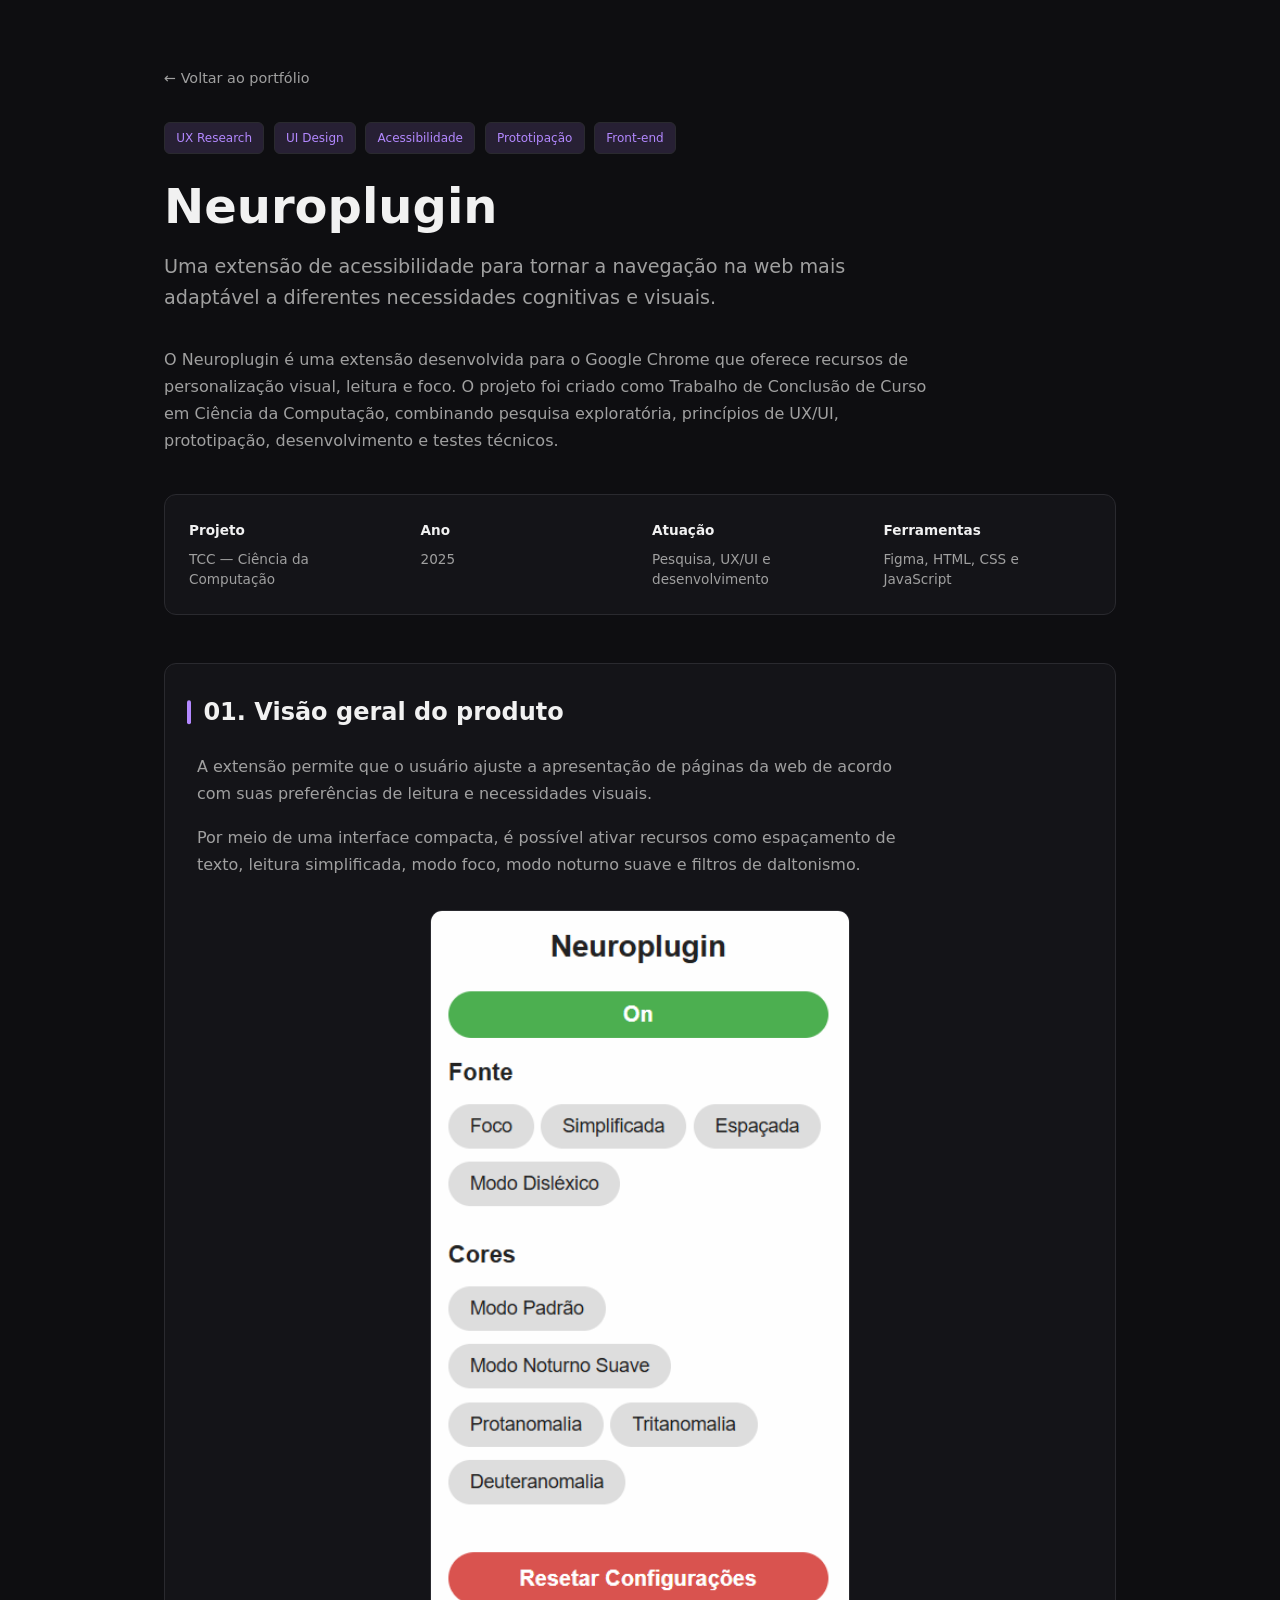
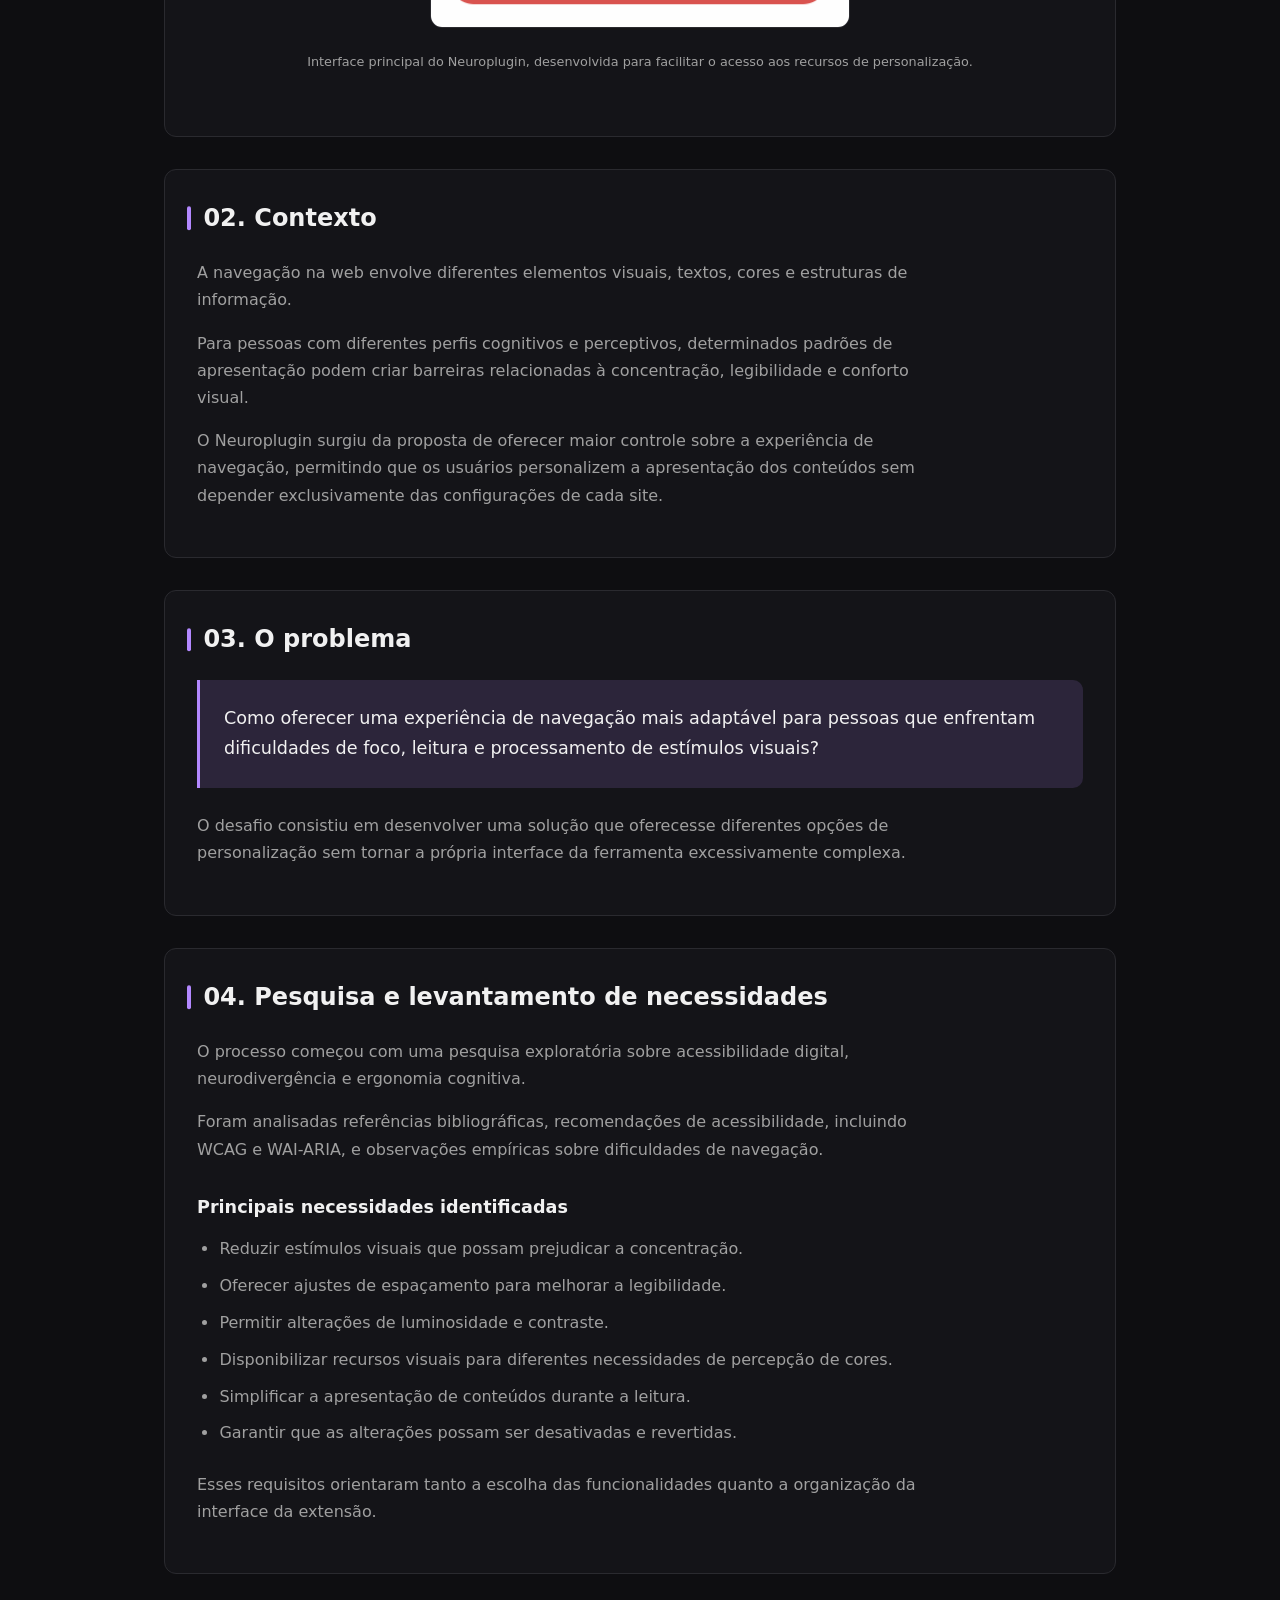
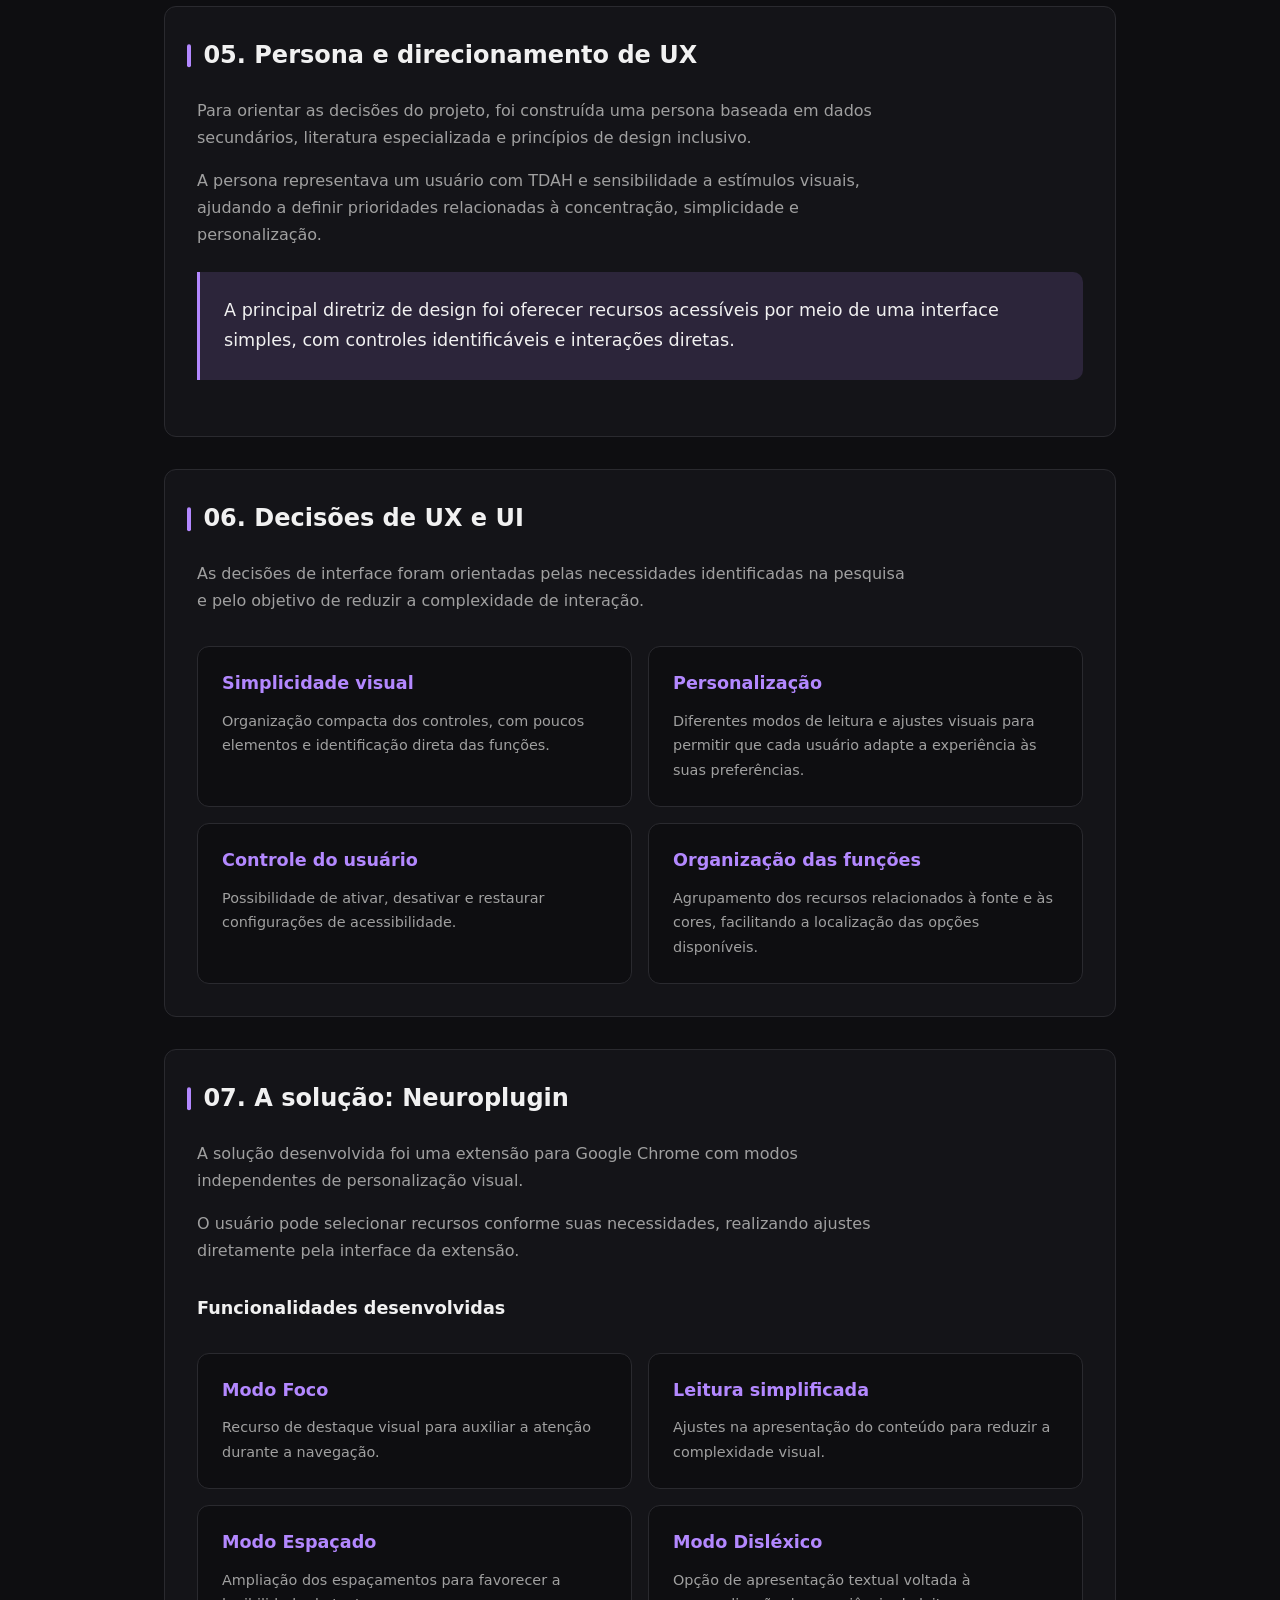
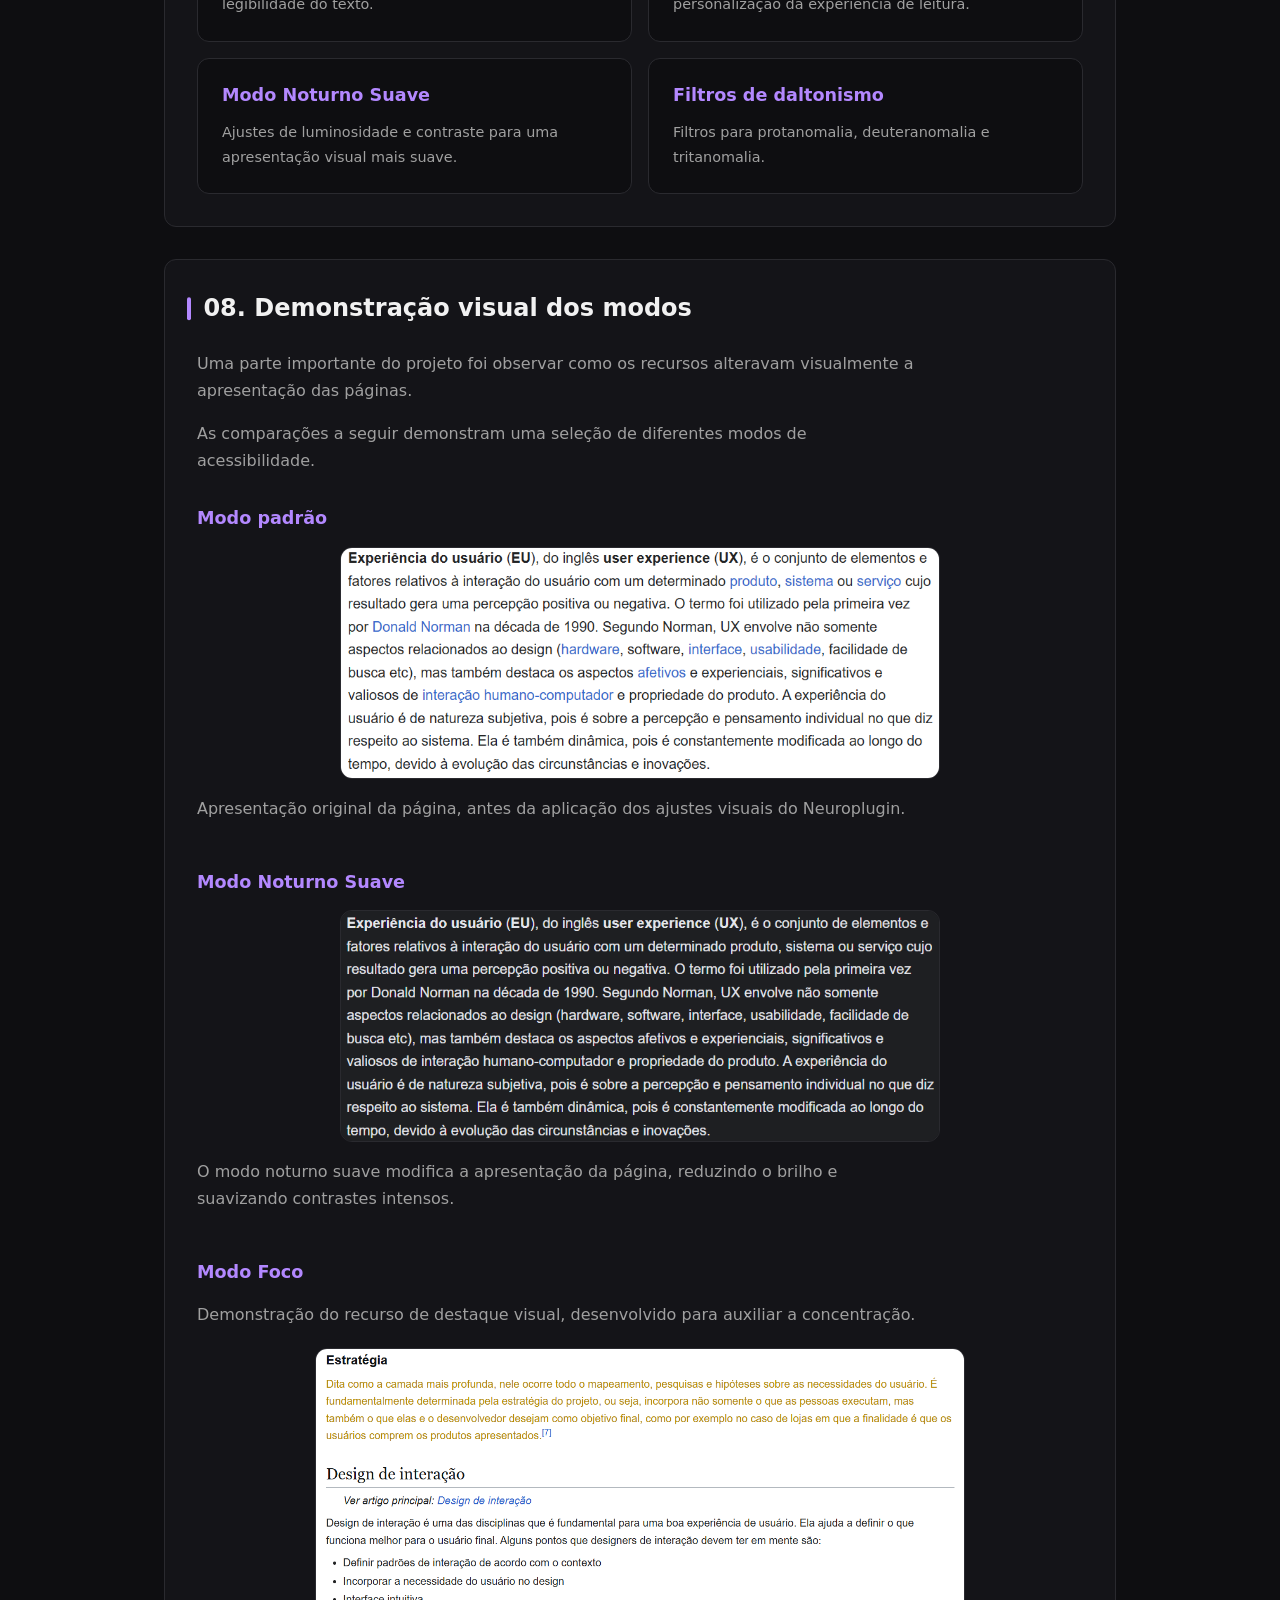
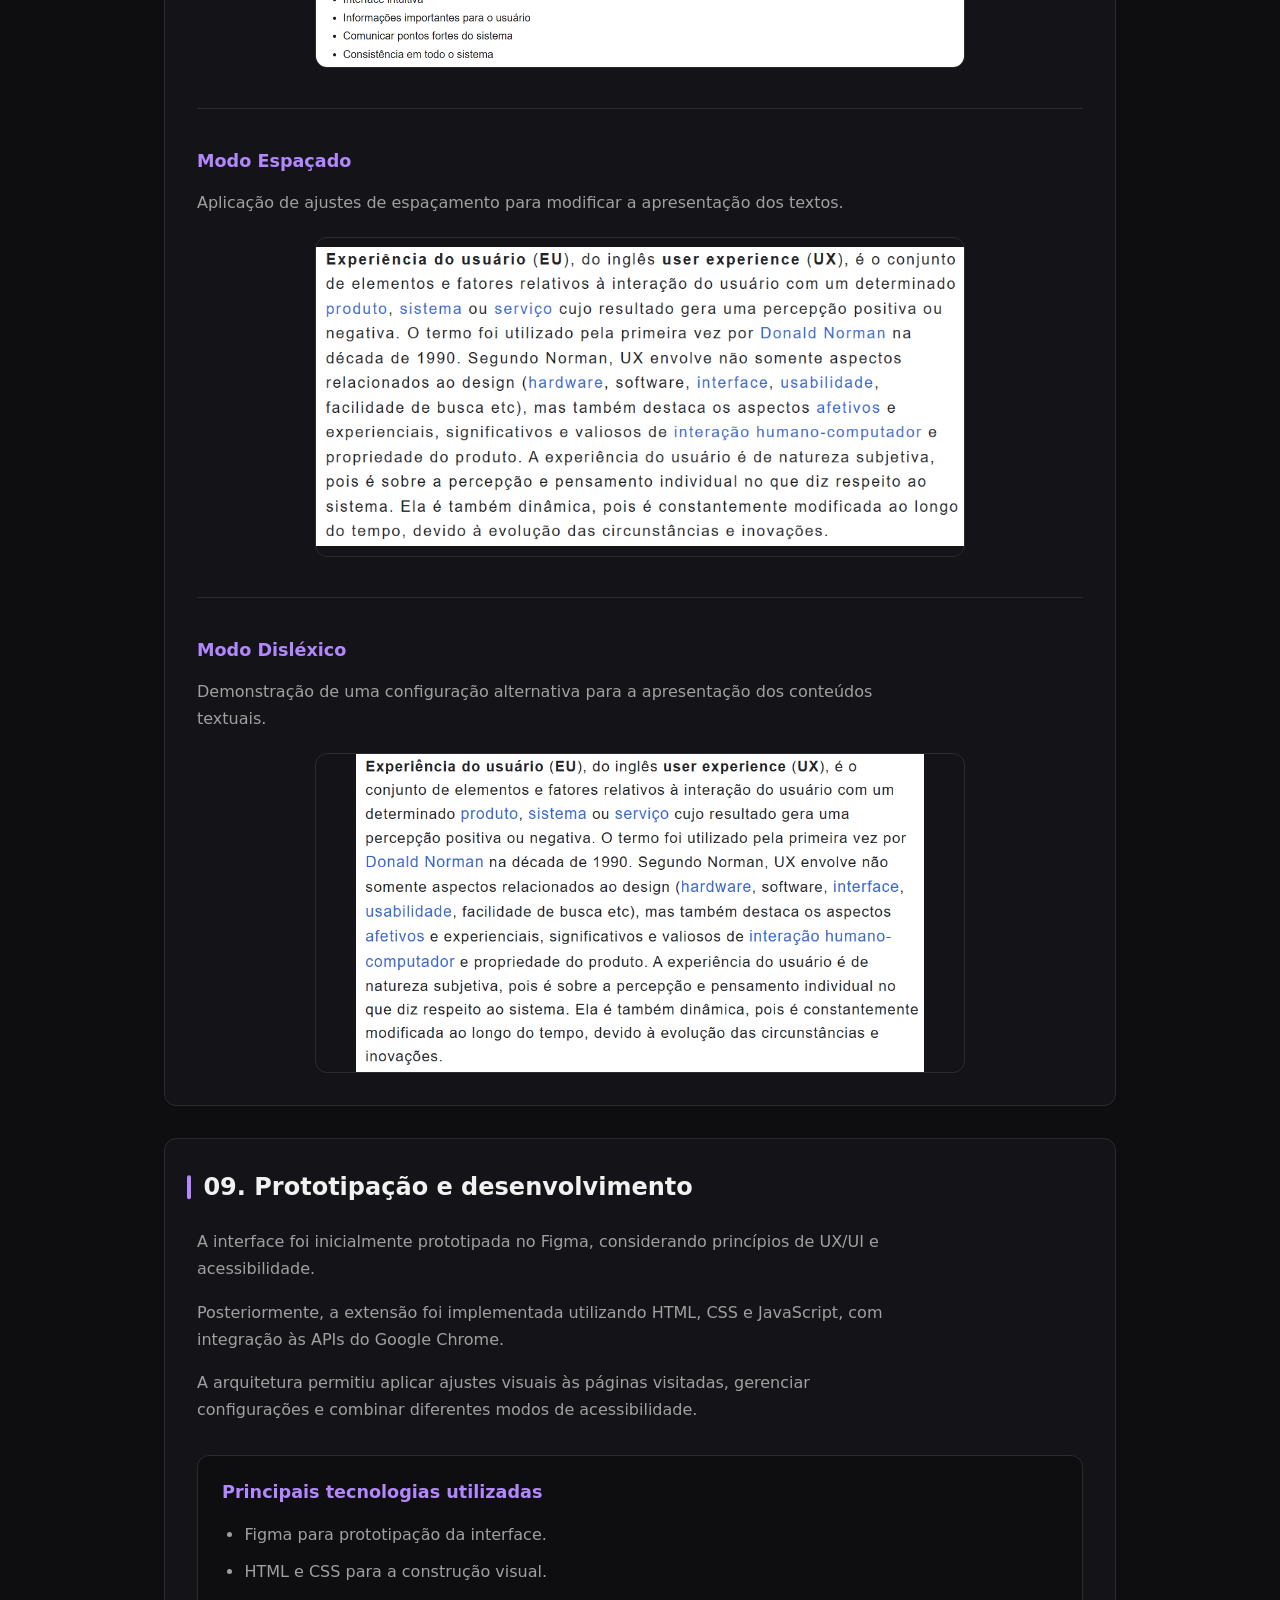
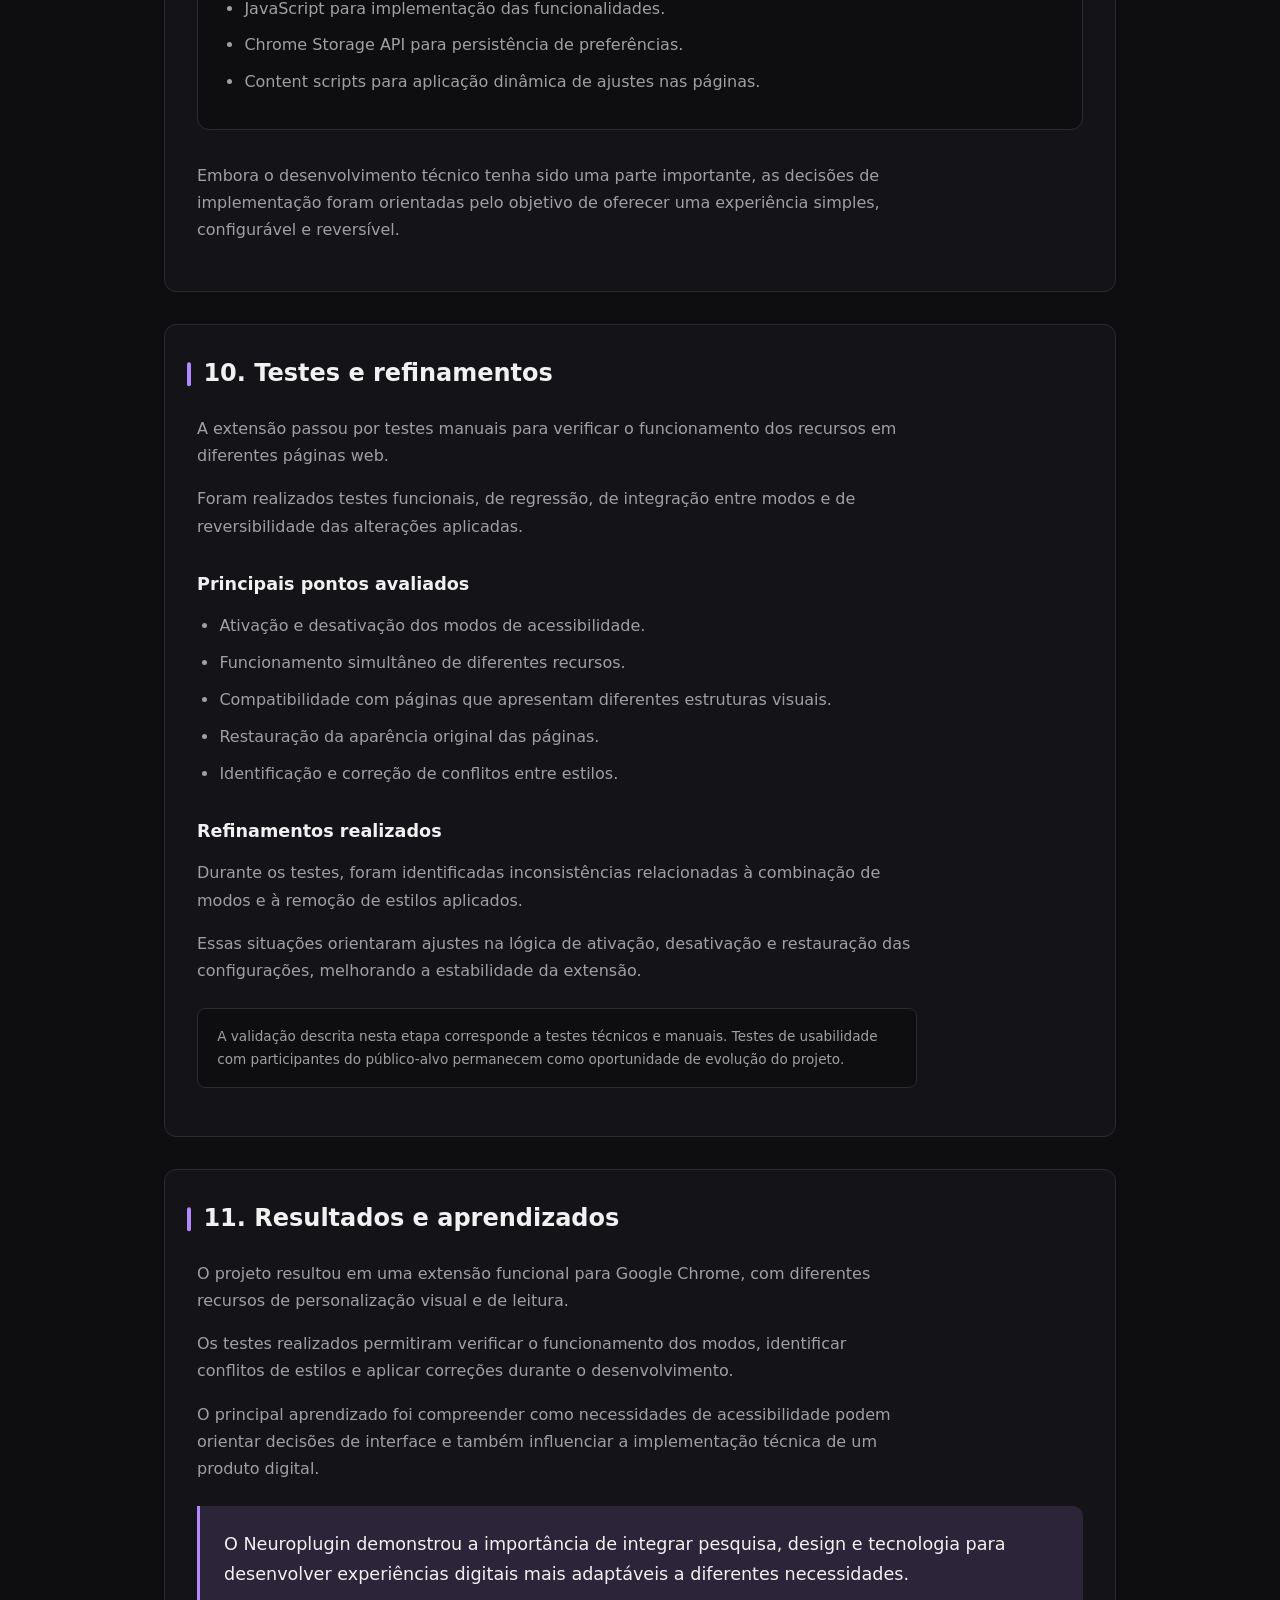
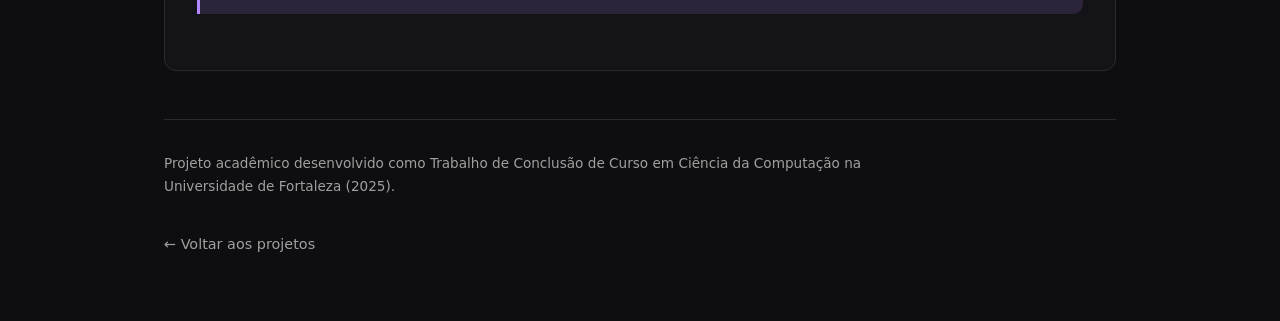
==== projects/Neuroplugin/index.html @ 452df8f8 "Atualização do portifólio 2026" ====
<!DOCTYPE html>
<html lang="pt-BR">

<head>
  <meta charset="UTF-8">

  <meta
    name="viewport"
    content="width=device-width, initial-scale=1.0"
  >

  <meta
    name="description"
    content="Case de UX/UI Design do Neuroplugin, uma extensão para Google Chrome desenvolvida com foco em acessibilidade digital, personalização visual e experiência de navegação."
  >

  <title>Neuroplugin | Case UX/UI</title>

  <link rel="stylesheet" href="style.css">
</head>

<body>

  <main class="container">

    <a href="../../index.html" class="back">
      ← Voltar ao portfólio
    </a>


    <!-- ===================================
         01. APRESENTAÇÃO
         =================================== -->

    <header class="hero">

      <div class="tags">
        <span class="tag">UX Research</span>
        <span class="tag">UI Design</span>
        <span class="tag">Acessibilidade</span>
        <span class="tag">Prototipação</span>
        <span class="tag">Front-end</span>
      </div>

      <h1>Neuroplugin</h1>

      <p class="subtitle">
        Uma extensão de acessibilidade para tornar
        a navegação na web mais adaptável a
        diferentes necessidades cognitivas e visuais.
      </p>

      <p class="intro">
        O Neuroplugin é uma extensão desenvolvida
        para o Google Chrome que oferece recursos
        de personalização visual, leitura e foco.

        O projeto foi criado como Trabalho de
        Conclusão de Curso em Ciência da Computação,
        combinando pesquisa exploratória,
        princípios de UX/UI, prototipação,
        desenvolvimento e testes técnicos.
      </p>

      <div class="project-info">

        <div>
          <strong>Projeto</strong>
          <span>TCC — Ciência da Computação</span>
        </div>

        <div>
          <strong>Ano</strong>
          <span>2025</span>
        </div>

        <div>
          <strong>Atuação</strong>
          <span>Pesquisa, UX/UI e desenvolvimento</span>
        </div>

        <div>
          <strong>Ferramentas</strong>
          <span>Figma, HTML, CSS e JavaScript</span>
        </div>

      </div>

    </header>


    <!-- ===================================
         02. VISÃO GERAL
         =================================== -->

    <section class="section">

      <h2>01. Visão geral do produto</h2>

      <p>
        A extensão permite que o usuário ajuste
        a apresentação de páginas da web de acordo
        com suas preferências de leitura e
        necessidades visuais.
      </p>

      <p>
        Por meio de uma interface compacta,
        é possível ativar recursos como
        espaçamento de texto, leitura simplificada,
        modo foco, modo noturno suave e
        filtros de daltonismo.
      </p>

      <figure class="project-image">

        <img
          src="imagens/neuroplugin-interface.png"
          alt="Interface principal da extensão Neuroplugin, com controles para personalização de fonte e cores"
          loading="lazy"
        >

        <figcaption>
          Interface principal do Neuroplugin,
          desenvolvida para facilitar o acesso
          aos recursos de personalização.
        </figcaption>

      </figure>

    </section>


    <!-- ===================================
         03. CONTEXTO
         =================================== -->

    <section class="section">

      <h2>02. Contexto</h2>

      <p>
        A navegação na web envolve diferentes
        elementos visuais, textos, cores e
        estruturas de informação.
      </p>

      <p>
        Para pessoas com diferentes perfis
        cognitivos e perceptivos, determinados
        padrões de apresentação podem criar
        barreiras relacionadas à concentração,
        legibilidade e conforto visual.
      </p>

      <p>
        O Neuroplugin surgiu da proposta de
        oferecer maior controle sobre a
        experiência de navegação, permitindo
        que os usuários personalizem a
        apresentação dos conteúdos sem
        depender exclusivamente das
        configurações de cada site.
      </p>

    </section>


    <!-- ===================================
         04. PROBLEMA
         =================================== -->

    <section class="section">

      <h2>03. O problema</h2>

      <div class="highlight">

        <p>
          Como oferecer uma experiência de
          navegação mais adaptável para pessoas
          que enfrentam dificuldades de foco,
          leitura e processamento de
          estímulos visuais?
        </p>

      </div>

      <p>
        O desafio consistiu em desenvolver
        uma solução que oferecesse diferentes
        opções de personalização sem tornar
        a própria interface da ferramenta
        excessivamente complexa.
      </p>

    </section>


    <!-- ===================================
         05. PESQUISA
         =================================== -->

    <section class="section">

      <h2>04. Pesquisa e levantamento de necessidades</h2>

      <p>
        O processo começou com uma pesquisa
        exploratória sobre acessibilidade digital,
        neurodivergência e ergonomia cognitiva.
      </p>

      <p>
        Foram analisadas referências bibliográficas,
        recomendações de acessibilidade,
        incluindo WCAG e WAI-ARIA,
        e observações empíricas sobre
        dificuldades de navegação.
      </p>

      <h3>Principais necessidades identificadas</h3>

      <ul>

        <li>
          Reduzir estímulos visuais que possam
          prejudicar a concentração.
        </li>

        <li>
          Oferecer ajustes de espaçamento
          para melhorar a legibilidade.
        </li>

        <li>
          Permitir alterações de luminosidade
          e contraste.
        </li>

        <li>
          Disponibilizar recursos visuais
          para diferentes necessidades
          de percepção de cores.
        </li>

        <li>
          Simplificar a apresentação de
          conteúdos durante a leitura.
        </li>

        <li>
          Garantir que as alterações possam
          ser desativadas e revertidas.
        </li>

      </ul>

      <p>
        Esses requisitos orientaram tanto
        a escolha das funcionalidades
        quanto a organização da interface
        da extensão.
      </p>

    </section>


    <!-- ===================================
         06. PERSONA
         =================================== -->

    <section class="section">

      <h2>05. Persona e direcionamento de UX</h2>

      <p>
        Para orientar as decisões do projeto,
        foi construída uma persona baseada
        em dados secundários, literatura
        especializada e princípios de
        design inclusivo.
      </p>

      <p>
        A persona representava um usuário
        com TDAH e sensibilidade a estímulos
        visuais, ajudando a definir
        prioridades relacionadas à
        concentração, simplicidade
        e personalização.
      </p>

      <div class="highlight">

        <p>
          A principal diretriz de design
          foi oferecer recursos acessíveis
          por meio de uma interface simples,
          com controles identificáveis
          e interações diretas.
        </p>

      </div>

    </section>


    <!-- ===================================
         07. DECISÕES DE UX
         =================================== -->

    <section class="section">

      <h2>06. Decisões de UX e UI</h2>

      <p>
        As decisões de interface foram
        orientadas pelas necessidades
        identificadas na pesquisa e
        pelo objetivo de reduzir
        a complexidade de interação.
      </p>

      <div class="solutions-grid">

        <article class="solution-card">

          <h3>Simplicidade visual</h3>

          <p>
            Organização compacta dos controles,
            com poucos elementos e
            identificação direta das funções.
          </p>

        </article>

        <article class="solution-card">

          <h3>Personalização</h3>

          <p>
            Diferentes modos de leitura
            e ajustes visuais para permitir
            que cada usuário adapte
            a experiência às suas preferências.
          </p>

        </article>

        <article class="solution-card">

          <h3>Controle do usuário</h3>

          <p>
            Possibilidade de ativar,
            desativar e restaurar
            configurações de acessibilidade.
          </p>

        </article>

        <article class="solution-card">

          <h3>Organização das funções</h3>

          <p>
            Agrupamento dos recursos
            relacionados à fonte e às cores,
            facilitando a localização
            das opções disponíveis.
          </p>

        </article>

      </div>

    </section>


    <!-- ===================================
         08. SOLUÇÃO
         =================================== -->

    <section class="section">

      <h2>07. A solução: Neuroplugin</h2>

      <p>
        A solução desenvolvida foi uma
        extensão para Google Chrome
        com modos independentes de
        personalização visual.
      </p>

      <p>
        O usuário pode selecionar recursos
        conforme suas necessidades,
        realizando ajustes diretamente
        pela interface da extensão.
      </p>

      <h3>Funcionalidades desenvolvidas</h3>

      <div class="solutions-grid">

        <article class="solution-card">

          <h3>Modo Foco</h3>

          <p>
            Recurso de destaque visual
            para auxiliar a atenção
            durante a navegação.
          </p>

        </article>

        <article class="solution-card">

          <h3>Leitura simplificada</h3>

          <p>
            Ajustes na apresentação
            do conteúdo para reduzir
            a complexidade visual.
          </p>

        </article>

        <article class="solution-card">

          <h3>Modo Espaçado</h3>

          <p>
            Ampliação dos espaçamentos
            para favorecer a legibilidade
            do texto.
          </p>

        </article>

        <article class="solution-card">

          <h3>Modo Disléxico</h3>

          <p>
            Opção de apresentação textual
            voltada à personalização
            da experiência de leitura.
          </p>

        </article>

        <article class="solution-card">

          <h3>Modo Noturno Suave</h3>

          <p>
            Ajustes de luminosidade
            e contraste para uma
            apresentação visual mais suave.
          </p>

        </article>

        <article class="solution-card">

          <h3>Filtros de daltonismo</h3>

          <p>
            Filtros para protanomalia,
            deuteranomalia e tritanomalia.
          </p>

        </article>

      </div>

    </section>


    <!-- ===================================
         09. DEMONSTRAÇÃO
         =================================== -->

    <section class="section">

      <h2>08. Demonstração visual dos modos</h2>

      <p>
        Uma parte importante do projeto
        foi observar como os recursos
        alteravam visualmente a
        apresentação das páginas.
      </p>

      <p>
        As comparações a seguir
        demonstram uma seleção
        de diferentes modos
        de acessibilidade.
      </p>


      <!-- ANTES E DEPOIS -->

      <div class="before-after-vertical">

        <div class="before">

          <h3>Modo padrão</h3>

          <img
            src="imagens/modo-padrao.png"
            alt="Página web com sua apresentação visual padrão, antes da ativação do modo noturno suave"
            loading="lazy"
          >

          <p>
            Apresentação original da página,
            antes da aplicação dos ajustes
            visuais do Neuroplugin.
          </p>

        </div>


        <div class="after">

          <h3>Modo Noturno Suave</h3>

          <img
            src="imagens/modo-noturno.png"
            alt="A mesma página web após a ativação do modo noturno suave do Neuroplugin"
            loading="lazy"
          >

          <p>
            O modo noturno suave modifica
            a apresentação da página,
            reduzindo o brilho e
            suavizando contrastes intensos.
          </p>

        </div>

      </div>


      <!-- OUTROS MODOS -->

      <div class="screen-showcase">

        <article class="screen-item">

          <h3>Modo Foco</h3>

          <p>
            Demonstração do recurso
            de destaque visual,
            desenvolvido para auxiliar
            a concentração.
          </p>

          <img
            src="imagens/modo-foco.png"
            alt="Página web com o modo foco do Neuroplugin ativado"
            loading="lazy"
          >

        </article>


        <article class="screen-item">

          <h3>Modo Espaçado</h3>

          <p>
            Aplicação de ajustes
            de espaçamento para
            modificar a apresentação
            dos textos.
          </p>

          <img
            src="imagens/modo-espacado.png"
            alt="Página web com o modo espaçado do Neuroplugin ativado"
            loading="lazy"
          >

        </article>


        <article class="screen-item">

          <h3>Modo Disléxico</h3>

          <p>
            Demonstração de uma
            configuração alternativa
            para a apresentação
            dos conteúdos textuais.
          </p>

          <img
            src="imagens/modo-dislexico.png"
            alt="Página web com o modo disléxico do Neuroplugin ativado"
            loading="lazy"
          >

        </article>

      </div>

    </section>


    <!-- ===================================
         10. DESENVOLVIMENTO
         =================================== -->

    <section class="section">

      <h2>09. Prototipação e desenvolvimento</h2>

      <p>
        A interface foi inicialmente
        prototipada no Figma,
        considerando princípios
        de UX/UI e acessibilidade.
      </p>

      <p>
        Posteriormente, a extensão
        foi implementada utilizando
        HTML, CSS e JavaScript,
        com integração às APIs
        do Google Chrome.
      </p>

      <p>
        A arquitetura permitiu
        aplicar ajustes visuais
        às páginas visitadas,
        gerenciar configurações
        e combinar diferentes modos
        de acessibilidade.
      </p>

      <div class="improvements">

        <h3>Principais tecnologias utilizadas</h3>

        <ul>
          <li>
            Figma para prototipação da interface.
          </li>

          <li>
            HTML e CSS para a construção visual.
          </li>

          <li>
            JavaScript para implementação
            das funcionalidades.
          </li>

          <li>
            Chrome Storage API para
            persistência de preferências.
          </li>

          <li>
            Content scripts para aplicação
            dinâmica de ajustes nas páginas.
          </li>
        </ul>

      </div>

      <p>
        Embora o desenvolvimento técnico
        tenha sido uma parte importante,
        as decisões de implementação
        foram orientadas pelo objetivo
        de oferecer uma experiência
        simples, configurável
        e reversível.
      </p>

    </section>


    <!-- ===================================
         11. TESTES
         =================================== -->

    <section class="section">

      <h2>10. Testes e refinamentos</h2>

      <p>
        A extensão passou por testes
        manuais para verificar o
        funcionamento dos recursos
        em diferentes páginas web.
      </p>

      <p>
        Foram realizados testes
        funcionais, de regressão,
        de integração entre modos
        e de reversibilidade
        das alterações aplicadas.
      </p>

      <h3>Principais pontos avaliados</h3>

      <ul>

        <li>
          Ativação e desativação
          dos modos de acessibilidade.
        </li>

        <li>
          Funcionamento simultâneo
          de diferentes recursos.
        </li>

        <li>
          Compatibilidade com páginas
          que apresentam diferentes
          estruturas visuais.
        </li>

        <li>
          Restauração da aparência
          original das páginas.
        </li>

        <li>
          Identificação e correção
          de conflitos entre estilos.
        </li>

      </ul>

      <h3>Refinamentos realizados</h3>

      <p>
        Durante os testes, foram
        identificadas inconsistências
        relacionadas à combinação
        de modos e à remoção de
        estilos aplicados.
      </p>

      <p>
        Essas situações orientaram
        ajustes na lógica de ativação,
        desativação e restauração
        das configurações,
        melhorando a estabilidade
        da extensão.
      </p>

      <p class="note">
        A validação descrita nesta etapa
        corresponde a testes técnicos
        e manuais. Testes de usabilidade
        com participantes do público-alvo
        permanecem como oportunidade
        de evolução do projeto.
      </p>

    </section>


    <!-- ===================================
         12. RESULTADOS
         =================================== -->

    <section class="section">

      <h2>11. Resultados e aprendizados</h2>

      <p>
        O projeto resultou em uma
        extensão funcional para
        Google Chrome, com diferentes
        recursos de personalização
        visual e de leitura.
      </p>

      <p>
        Os testes realizados
        permitiram verificar o
        funcionamento dos modos,
        identificar conflitos
        de estilos e aplicar
        correções durante o
        desenvolvimento.
      </p>

      <p>
        O principal aprendizado
        foi compreender como
        necessidades de acessibilidade
        podem orientar decisões
        de interface e também
        influenciar a implementação
        técnica de um produto digital.
      </p>

      <div class="highlight">

        <p>
          O Neuroplugin demonstrou
          a importância de integrar
          pesquisa, design e tecnologia
          para desenvolver experiências
          digitais mais adaptáveis
          a diferentes necessidades.
        </p>

      </div>

    </section>

    </section>


    <!-- ===================================
         RODAPÉ
         =================================== -->

    <footer class="project-footer">

      <p>
        Projeto acadêmico desenvolvido
        como Trabalho de Conclusão
        de Curso em Ciência da Computação
        na Universidade de Fortaleza (2025).
      </p>

      <a href="../../index.html" class="back">
        ← Voltar aos projetos
      </a>

    </footer>

  </main>

</body>
</html>
---- projects/Neuroplugin/style.css ----
/* =========================================
   PORTFÓLIO UX/UI — PÁGINA DE PROJETO
   ========================================= */

/* VARIÁVEIS */

:root {
  --bg: #0e0e11;
  --surface: #141418;
  --surface-hover: #1a1a20;
  --text: #f1f1f1;
  --gray: #a0a0a0;
  --primary: #b388ff;
  --primary-soft: rgba(179, 136, 255, 0.15);
  --border: #2a2a2f;
}


/* =========================================
   BASE
   ========================================= */

* {
  box-sizing: border-box;
}

html {
  scroll-behavior: smooth;
}

body {
  margin: 0;
  font-family:
    system-ui,
    -apple-system,
    BlinkMacSystemFont,
    "Segoe UI",
    sans-serif;

  background-color: var(--bg);
  color: var(--text);
  line-height: 1.7;
}

img {
  display: block;
  max-width: 100%;
  height: auto;
}

a {
  transition: color 0.2s ease;
}

a:focus-visible {
  outline: 2px solid var(--primary);
  outline-offset: 4px;
}


/* =========================================
   LAYOUT PRINCIPAL
   ========================================= */

.container {
  max-width: 1000px;
  margin: 0 auto;
  padding: 4rem 1.5rem;
}


/* =========================================
   BOTÃO VOLTAR
   ========================================= */

.back {
  display: inline-block;
  margin-bottom: 2rem;

  color: var(--gray);
  text-decoration: none;
  font-size: 0.9rem;
}

.back:hover {
  color: var(--primary);
}


/* =========================================
   TÍTULOS
   ========================================= */

h1 {
  font-size: clamp(2rem, 5vw, 3rem);
  line-height: 1.2;
  margin-top: 0;
  margin-bottom: 1rem;
}

h2 {
  position: relative;
  font-size: 1.5rem;
  line-height: 1.4;
  margin-top: 0;
  margin-bottom: 1.5rem;
}

h2::before {
  content: "";
  position: absolute;
  left: -10px;
  top: 50%;
  transform: translateY(-50%);

  width: 4px;
  height: 70%;

  background-color: var(--primary);
  border-radius: 2px;
}

h3 {
  font-size: 1.1rem;
  line-height: 1.4;
  margin-top: 2rem;
  margin-bottom: 1rem;
}


/* =========================================
   TEXTOS
   ========================================= */

p {
  color: var(--gray);
  margin-top: 0;
  margin-bottom: 1rem;
  max-width: 720px;
}

.subtitle {
  color: var(--gray);
  font-size: 1.2rem;
  line-height: 1.6;
  max-width: 780px;
  margin-bottom: 2rem;
}

.intro {
  font-size: 1rem;
  max-width: 780px;
}


/* =========================================
   LISTAS
   ========================================= */

ul {
  padding-left: 1.4rem;
  margin-top: 1rem;
  margin-bottom: 1.5rem;
}

li {
  color: var(--gray);
  margin-bottom: 0.6rem;
}


/* =========================================
   SEÇÕES
   ========================================= */

.section {
  padding: 2rem;
  margin-bottom: 2rem;

  background-color: var(--surface);
  border: 1px solid var(--border);
  border-radius: 12px;
}

.section h2 {
  padding-left: 0.4rem;
}

.section h3 {
  color: var(--text);
}


/* =========================================
   TAGS
   ========================================= */

.tags {
  display: flex;
  flex-wrap: wrap;
  gap: 0.6rem;
  margin-bottom: 1.5rem;
}

.tag {
  display: inline-block;

  background-color: var(--primary-soft);
  border: 1px solid var(--border);
  color: var(--primary);

  padding: 0.3rem 0.7rem;
  border-radius: 6px;

  font-size: 0.75rem;

  margin: 0;
}


/* =========================================
   HERO / APRESENTAÇÃO
   ========================================= */

.hero {
  margin-bottom: 3rem;
}

.hero h1 {
  max-width: 850px;
}

.hero .subtitle {
  max-width: 780px;
}


/* =========================================
   INFORMAÇÕES DO PROJETO
   ========================================= */

.project-info {
  display: grid;
  grid-template-columns: repeat(4, 1fr);
  gap: 1.5rem;

  margin-top: 2.5rem;
  padding: 1.5rem;

  background-color: var(--surface);
  border: 1px solid var(--border);
  border-radius: 12px;
}

.project-info div {
  display: flex;
  flex-direction: column;
  gap: 0.4rem;
}

.project-info strong {
  color: var(--text);
  font-size: 0.85rem;
}

.project-info span {
  color: var(--gray);
  font-size: 0.85rem;
  line-height: 1.5;
}


/* =========================================
   IMAGENS — CONFIGURAÇÕES GERAIS
   ========================================= */

/*
  As imagens não ultrapassam a largura
  disponível e ficam centralizadas.
*/

.section img {
  display: block;
  width: 100%;
  height: auto;
  margin-left: auto;
  margin-right: auto;

  object-fit: contain;

  border-radius: 12px;
  border: 1px solid var(--border);
}


/* =========================================
   IMAGENS COM LEGENDA
   ========================================= */

.project-image {
  width: 100%;
  max-width: 850px;
  margin: 2rem auto;
}

.project-image img {
  width: 100%;
  max-width: 850px;
  height: auto;

  border-radius: 12px;
  border: 1px solid var(--border);
}

.project-image figcaption {
  margin-top: 0.8rem;

  color: var(--gray);
  font-size: 0.8rem;
  line-height: 1.5;
  text-align: center;
}


/* =========================================
   IMAGENS DE TELAS INDIVIDUAIS
   ========================================= */

/*
  Limita as telas individuais a 650px,
  evitando imagens excessivamente grandes.
*/

.screen-showcase {
  display: flex;
  flex-direction: column;
  gap: 2.5rem;

  margin-top: 2rem;
}

.screen-item {
  padding-bottom: 2.5rem;
  border-bottom: 1px solid var(--border);
}

.screen-item:last-child {
  padding-bottom: 0;
  border-bottom: none;
}

.screen-item h3 {
  color: var(--primary);
  margin-top: 0;
}

.screen-item p {
  max-width: 720px;
}

.screen-item img {
  display: block;

  width: 100%;
  max-width: 650px;
  height: auto;

  margin: 1.5rem auto 0;

  object-fit: contain;

  border-radius: 12px;
  border: 1px solid var(--border);
}


/* =========================================
   ANTES E DEPOIS
   ========================================= */

.before-after-vertical {
  margin-top: 2rem;
}

.before,
.after {
  margin-bottom: 3rem;
}

.before h3,
.after h3 {
  margin-bottom: 0.8rem;
  color: var(--primary);
}

.before img,
.after img {
  display: block;

  width: 100%;
  max-width: 600px;
  height: auto;

  margin: 1rem auto;

  object-fit: contain;

  border-radius: 12px;
  border: 1px solid var(--border);
}

/* =========================================
   CARDS DAS QUATRO SOLUÇÕES
   ========================================= */

.solutions-grid {
  display: grid;
  grid-template-columns: repeat(2, 1fr);
  gap: 1rem;

  margin-top: 2rem;
}

.solution-card {
  padding: 1.5rem;

  background-color: var(--bg);
  border: 1px solid var(--border);
  border-radius: 12px;

  transition:
    border-color 0.2s ease,
    transform 0.2s ease;
}

.solution-card:hover {
  border-color: var(--primary);
  transform: translateY(-3px);
}

.solution-card h3 {
  margin-top: 0;
  margin-bottom: 0.8rem;

  color: var(--primary);
  font-size: 1.1rem;
}

.solution-card p {
  font-size: 0.9rem;
  margin-bottom: 0;
}


/* =========================================
   DESTAQUES DE CONTEÚDO
   ========================================= */

.highlight {
  margin: 1.5rem 0;
  padding: 1.5rem;

  background-color: var(--primary-soft);
  border-left: 3px solid var(--primary);
  border-radius: 0 10px 10px 0;
}

.highlight p {
  color: var(--text);
  font-size: 1.1rem;
  line-height: 1.7;

  margin: 0;
  max-width: none;
}


/* =========================================
   MELHORIAS APLICADAS
   ========================================= */

.improvements {
  margin: 2rem 0;
  padding: 1.5rem;

  background-color: var(--bg);
  border: 1px solid var(--border);
  border-radius: 12px;
}

.improvements h3 {
  margin-top: 0;
  color: var(--primary);
}

.improvements ul {
  margin-bottom: 0;
}


/* =========================================
   OBSERVAÇÕES DOS TESTES
   ========================================= */

.note {
  margin-top: 1.5rem;
  padding: 1rem 1.2rem;

  background-color: var(--bg);
  border: 1px solid var(--border);
  border-radius: 8px;

  color: var(--gray);
  font-size: 0.85rem;
}


/* =========================================
   RODAPÉ
   ========================================= */

.project-footer {
  margin-top: 3rem;
  padding-top: 2rem;

  border-top: 1px solid var(--border);
}

.project-footer p {
  color: var(--gray);
  font-size: 0.85rem;
  margin-bottom: 2rem;
}

.project-footer .back {
  margin-bottom: 0;
}


/* =========================================
   RESPONSIVIDADE — TABLETS
   ========================================= */

@media (max-width: 800px) {

  .container {
    padding: 3rem 1.5rem;
  }

  .project-info {
    grid-template-columns: repeat(2, 1fr);
  }

  .project-image {
    max-width: 100%;
  }

  .screen-item img {
    max-width: 550px;
  }

  .before img,
  .after img {
    max-width: 550px;
  }

}


/* =========================================
   RESPONSIVIDADE — CELULARES
   ========================================= */

@media (max-width: 600px) {

  .container {
    padding: 2rem 1rem;
  }

  h1 {
    font-size: 2rem;
  }

  h2 {
    font-size: 1.3rem;
  }

  .subtitle {
    font-size: 1.05rem;
  }

  .hero {
    margin-bottom: 2rem;
  }

  .section {
    padding: 1.25rem;
    margin-bottom: 1.5rem;
  }

  .project-info {
    grid-template-columns: repeat(2, 1fr);
    gap: 1.25rem;
    padding: 1.25rem;
  }

  .solutions-grid {
    grid-template-columns: 1fr;
  }

  .solution-card {
    padding: 1.25rem;
  }

  .highlight {
    padding: 1.25rem;
  }

  .highlight p {
    font-size: 1rem;
  }

  .improvements {
    padding: 1.25rem;
  }

  .screen-showcase {
    gap: 2rem;
  }

  .screen-item img {
    width: 100%;
    max-width: 100%;
  }

  .project-image img {
    width: 100%;
    max-width: 100%;
  }

  .before img,
  .after img {
    width: 100%;
    max-width: 100%;
  }

}


/* =========================================
   PREFERÊNCIA POR MOVIMENTO REDUZIDO
   ========================================= */

@media (prefers-reduced-motion: reduce) {

  html {
    scroll-behavior: auto;
  }

  .solution-card {
    transition: none;
  }

  .solution-card:hover {
    transform: none;
  }

}


/* Interface principal do Neuroplugin */
img[src*="neuroplugin-interface"] {
  display: block;
  width: 100%;
  max-width: 420px;
  height: auto;
  margin: 24px auto;
  object-fit: contain;
}

/* Padronização das imagens dos modos */
.screen-item img {
  display: block;
  width: 100%;
  height: 320px;
  object-fit: contain;
  object-position: center;
  margin: 20px auto 0;
}

/* Ajuste para dispositivos móveis */
@media (max-width: 768px) {
  img[src*="neuroplugin-interface"] {
    max-width: 300px;
  }

  .screen-item img {
    height: 220px;
  }
}
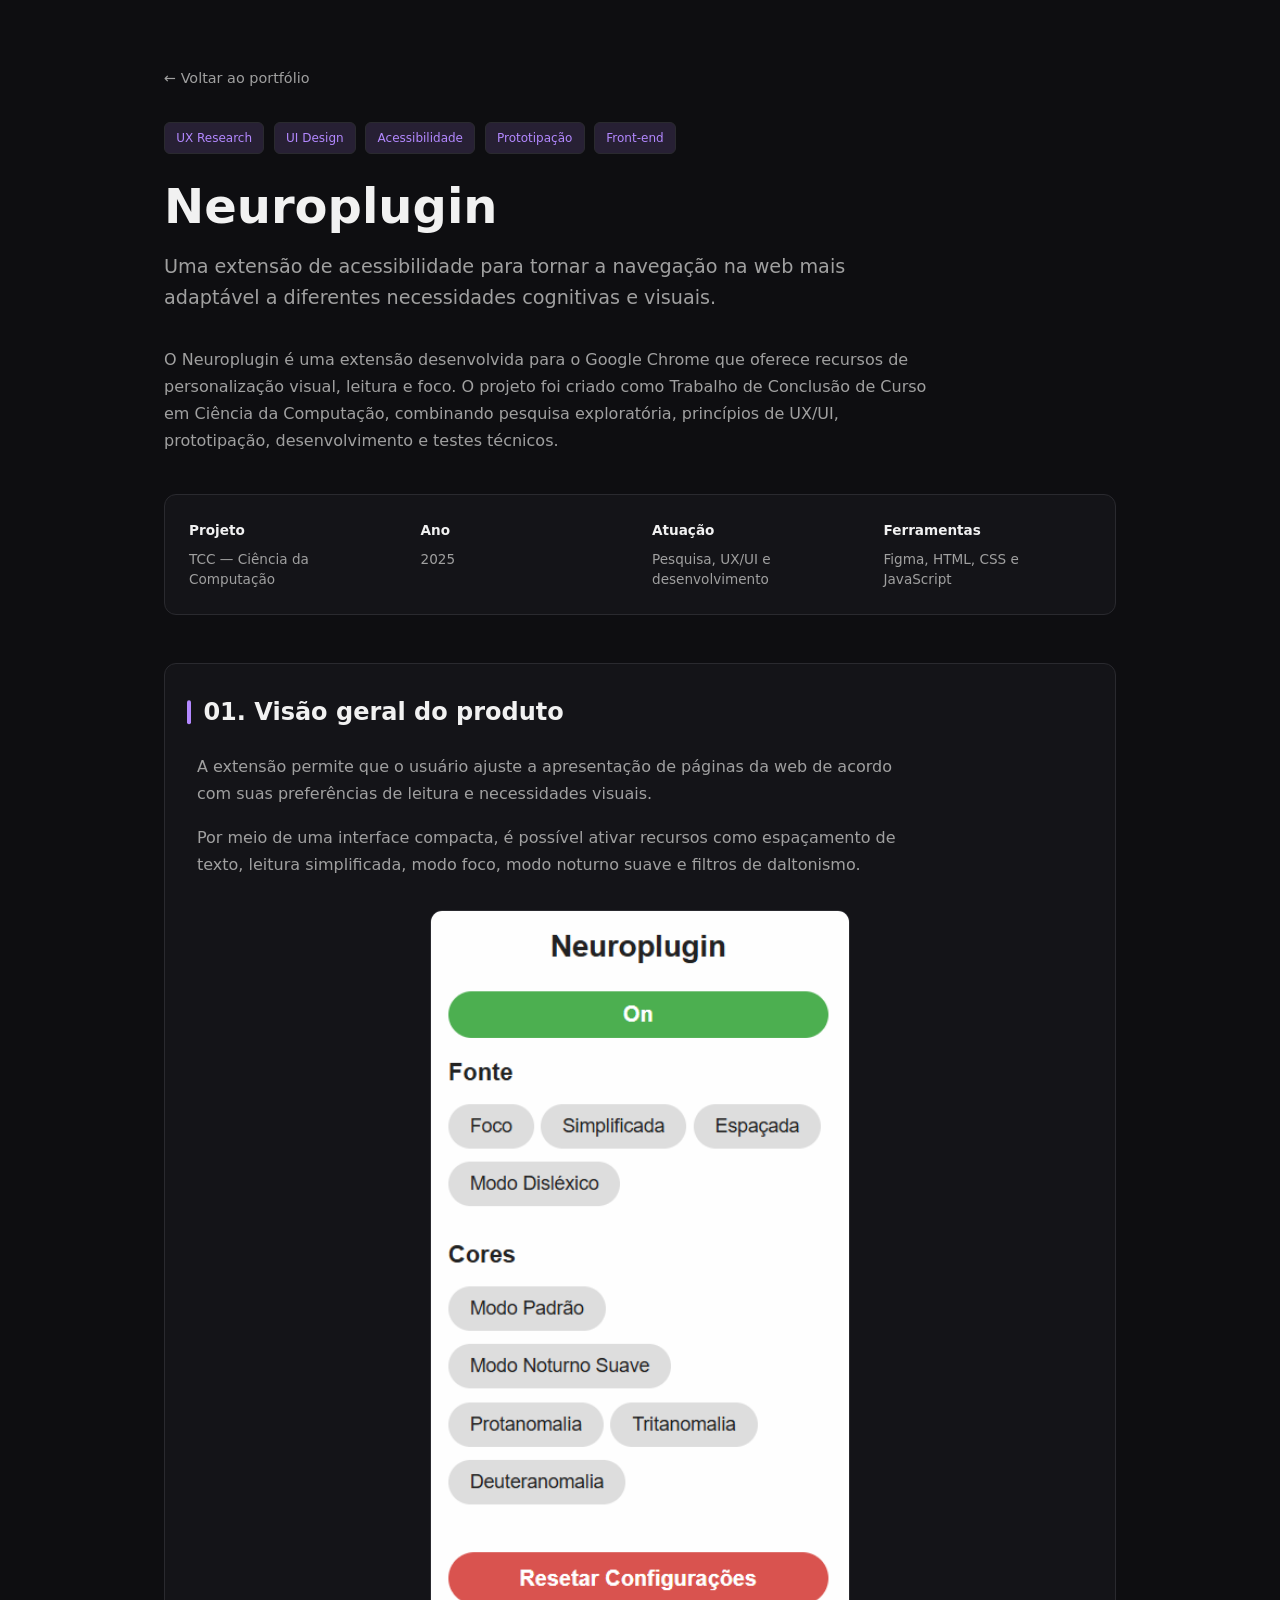
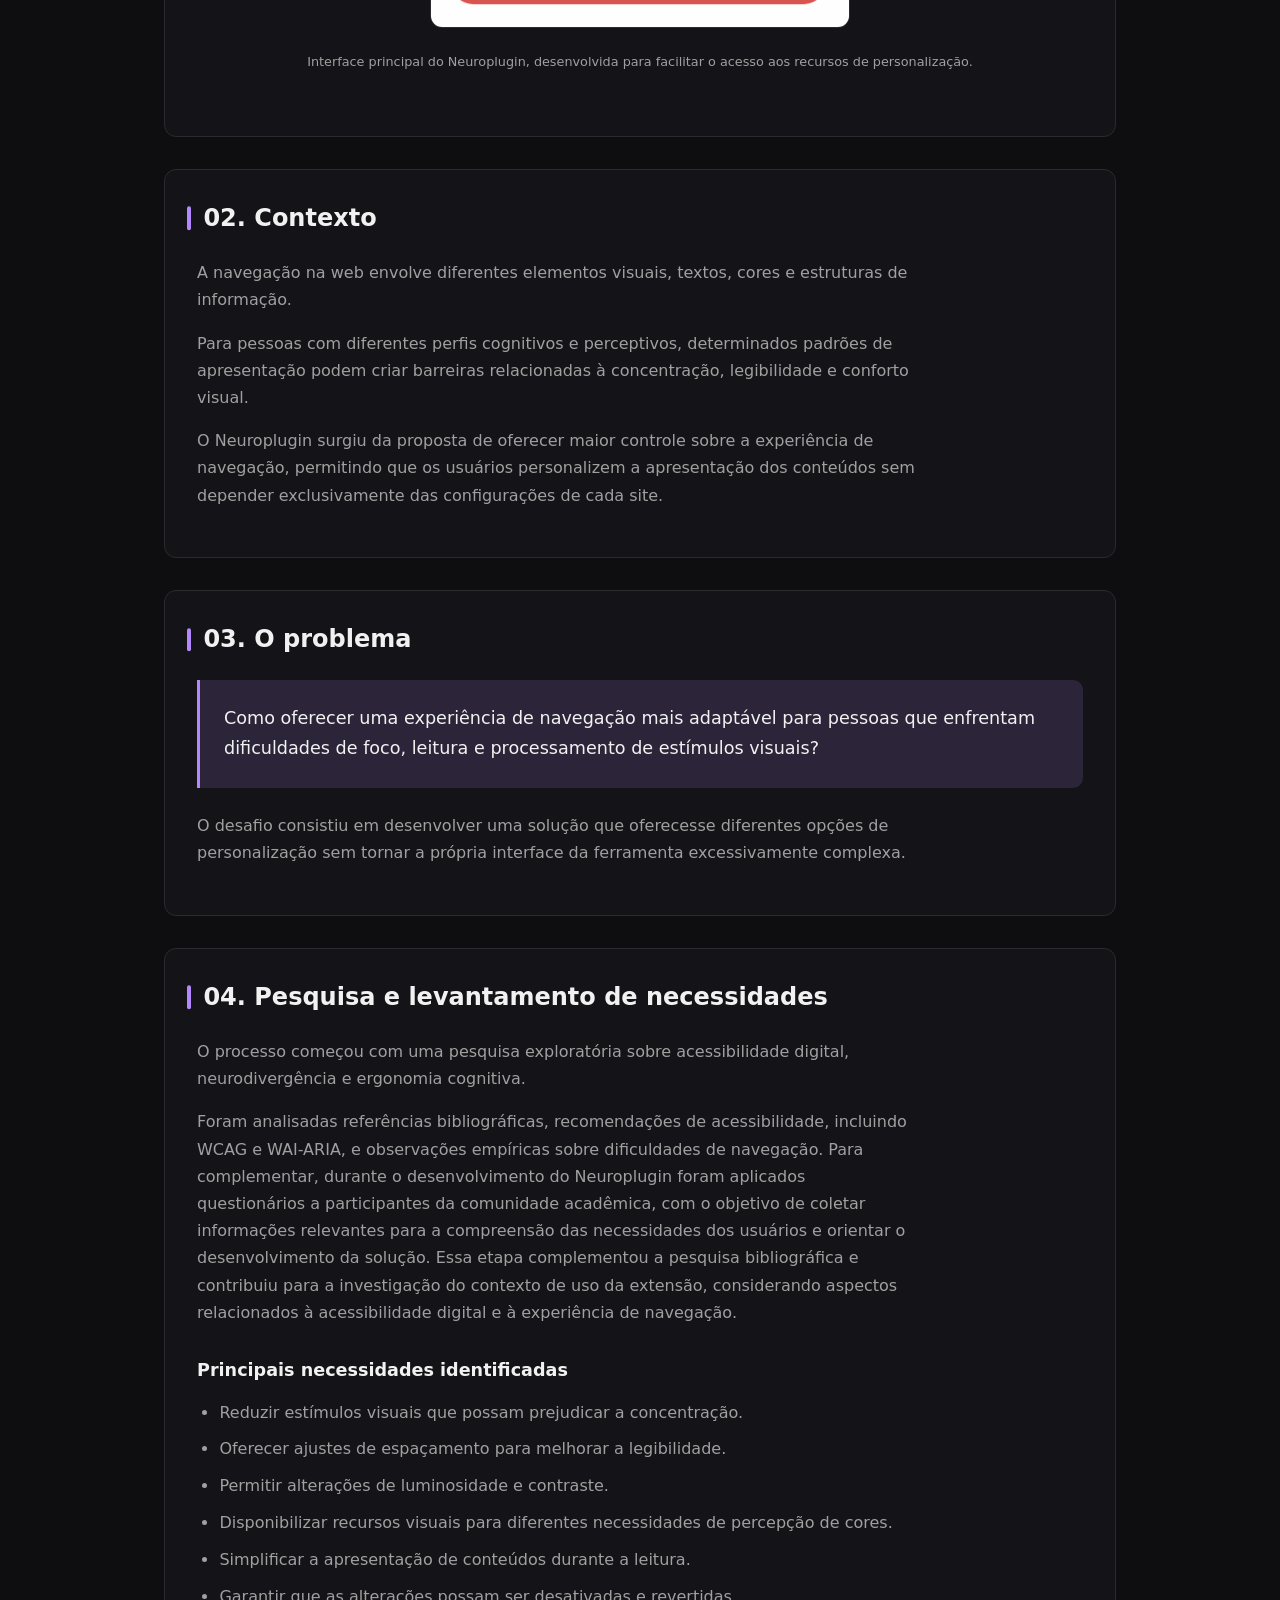
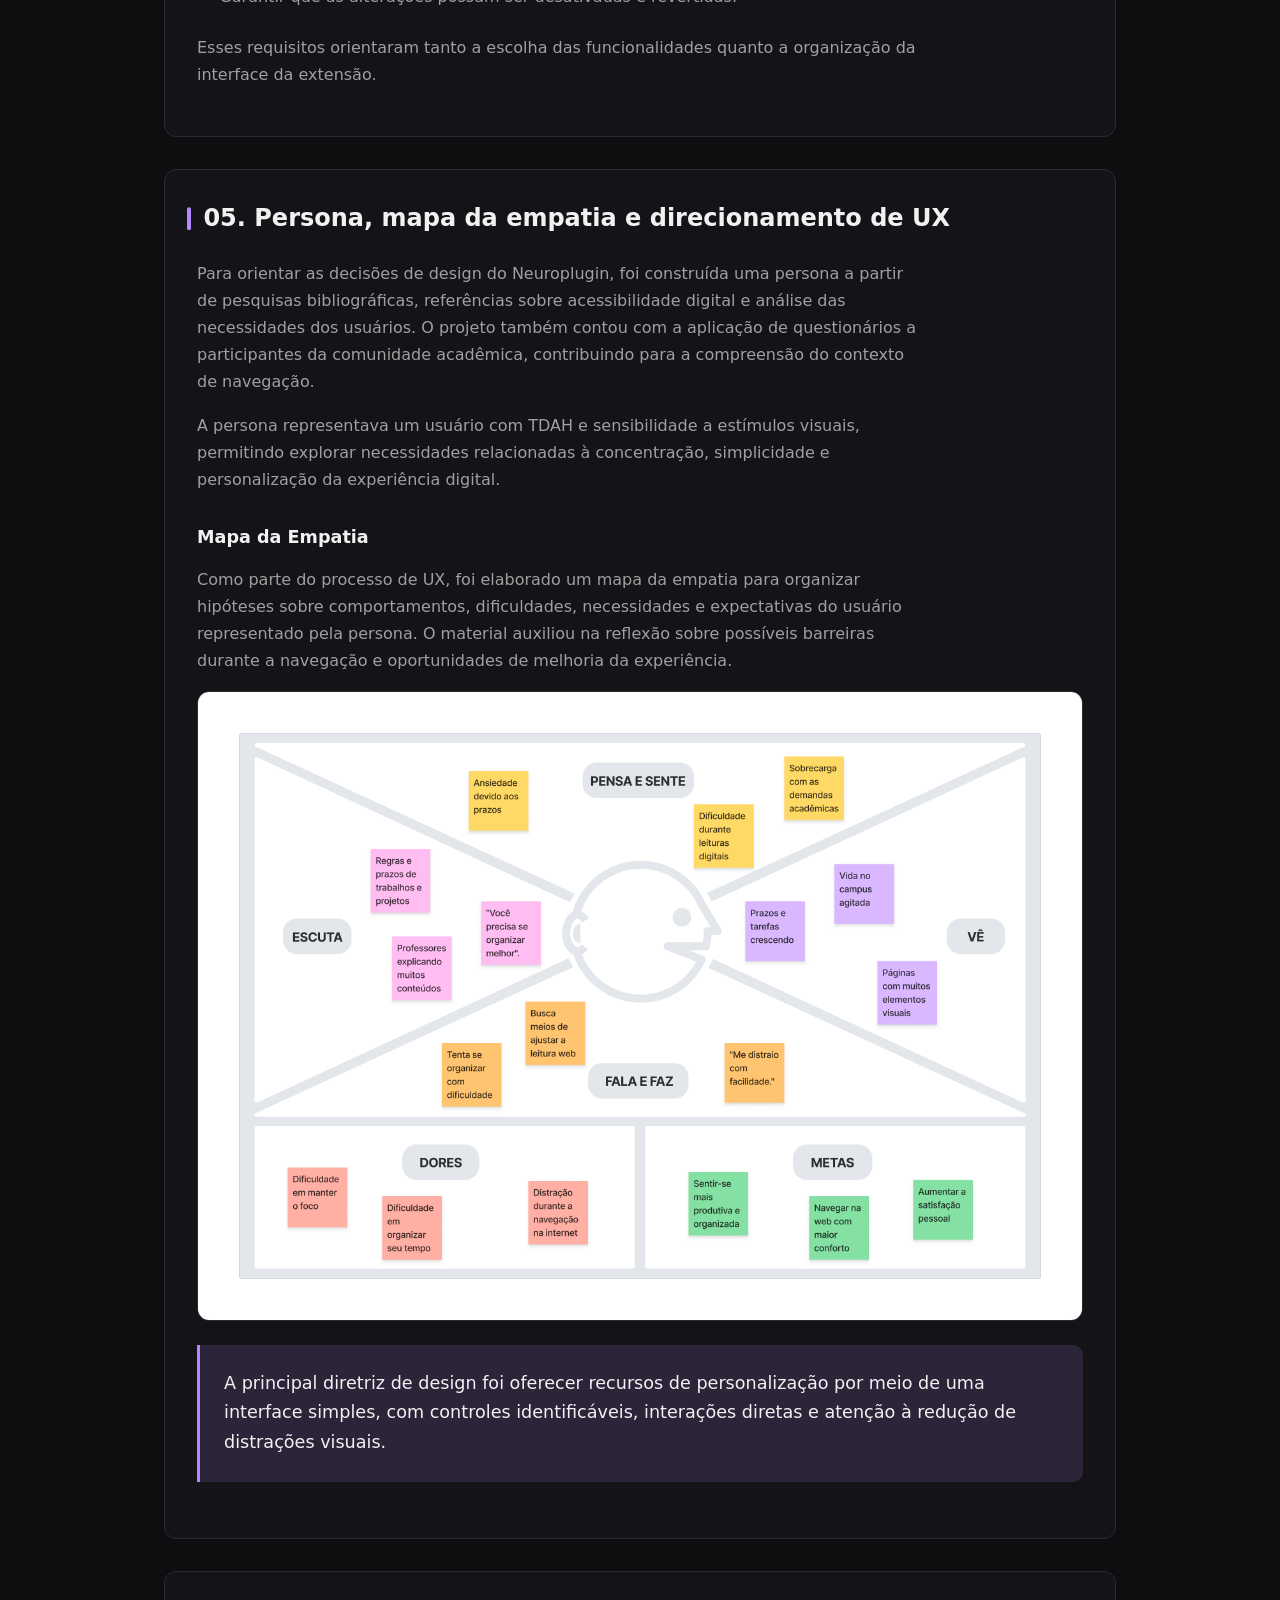
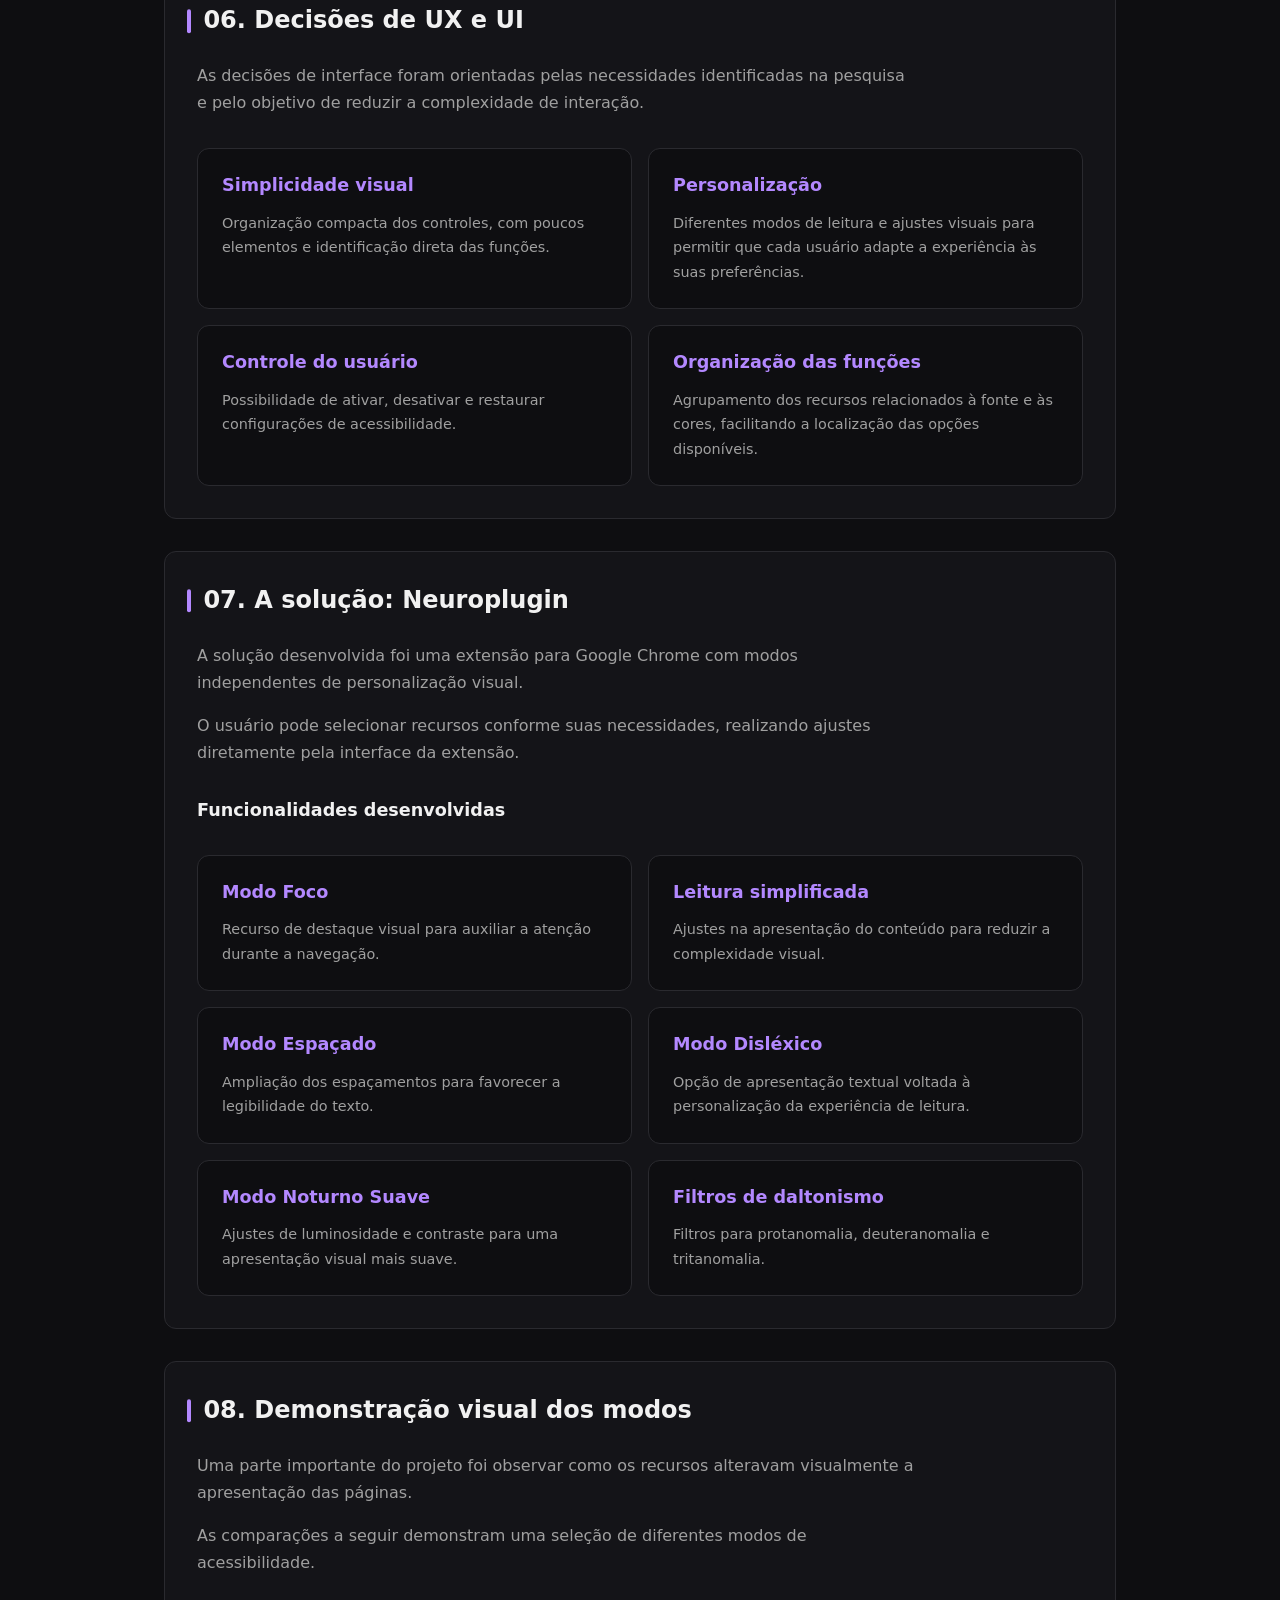
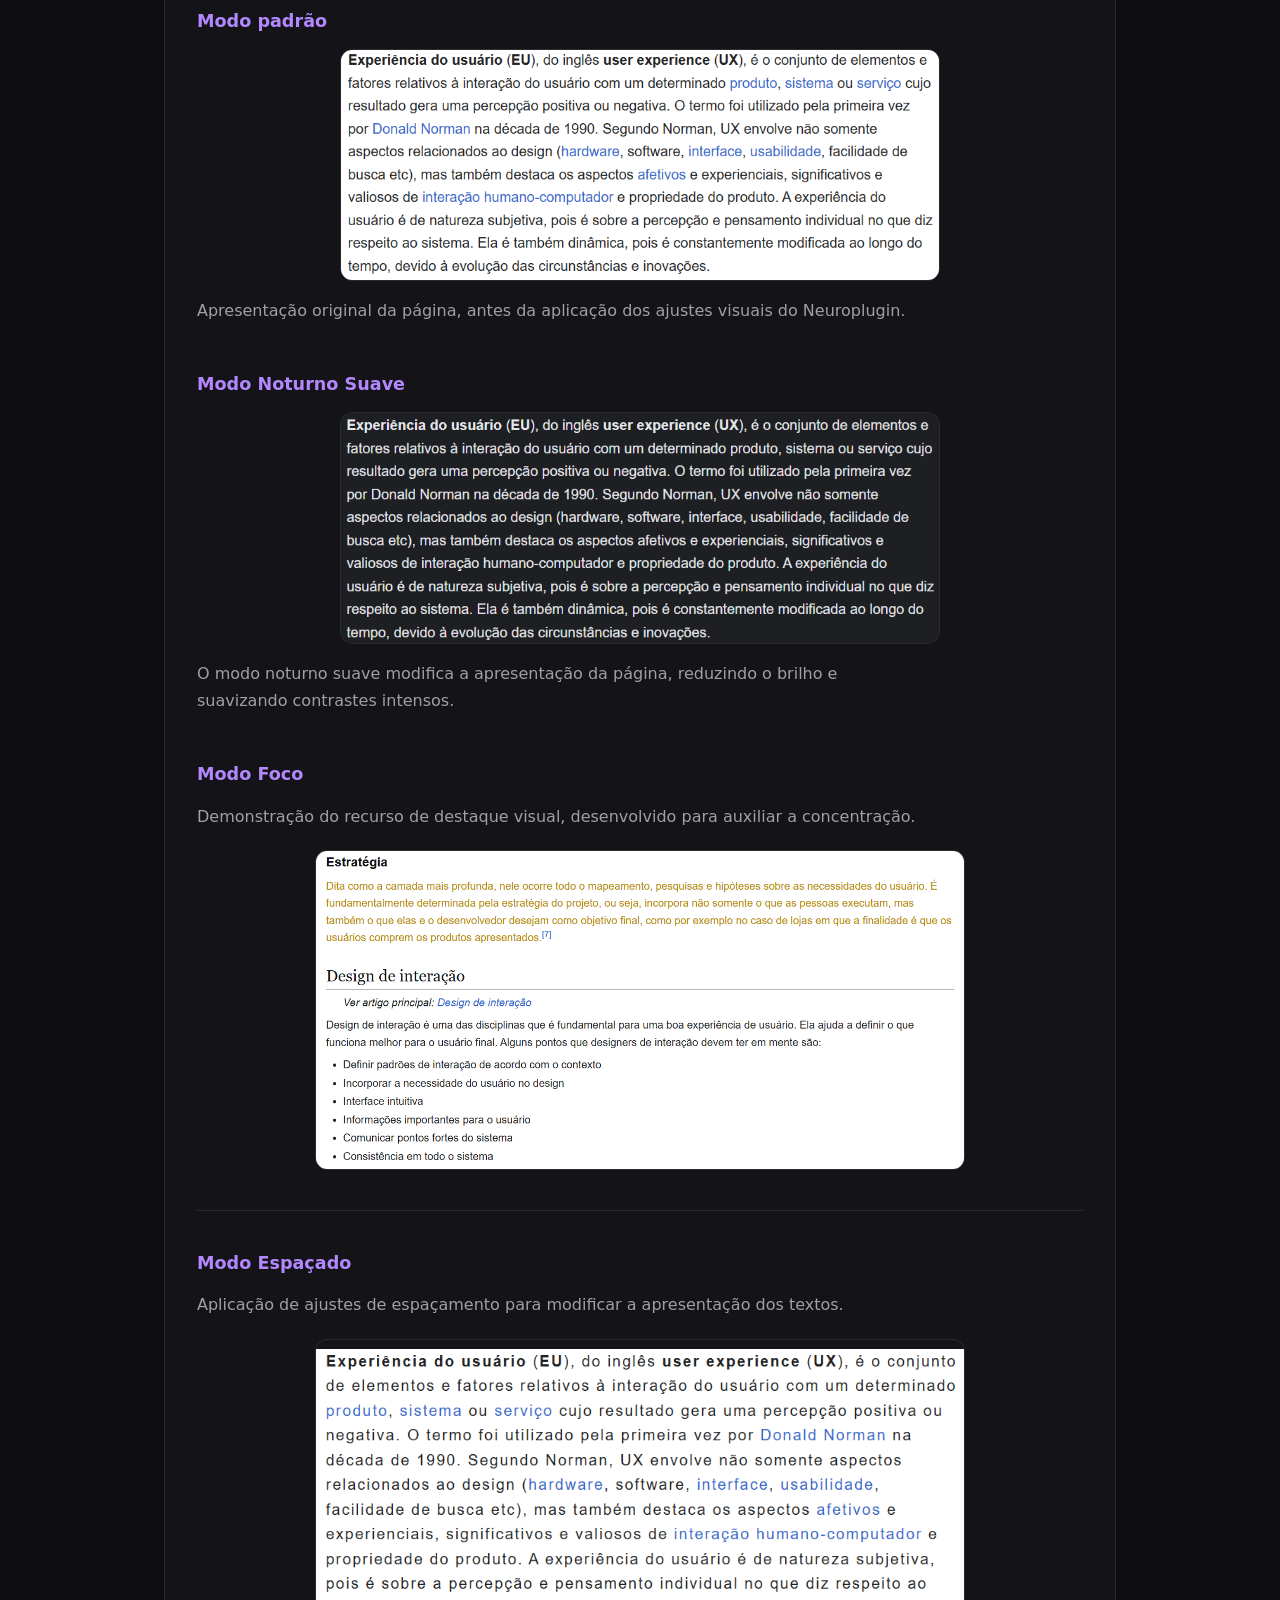
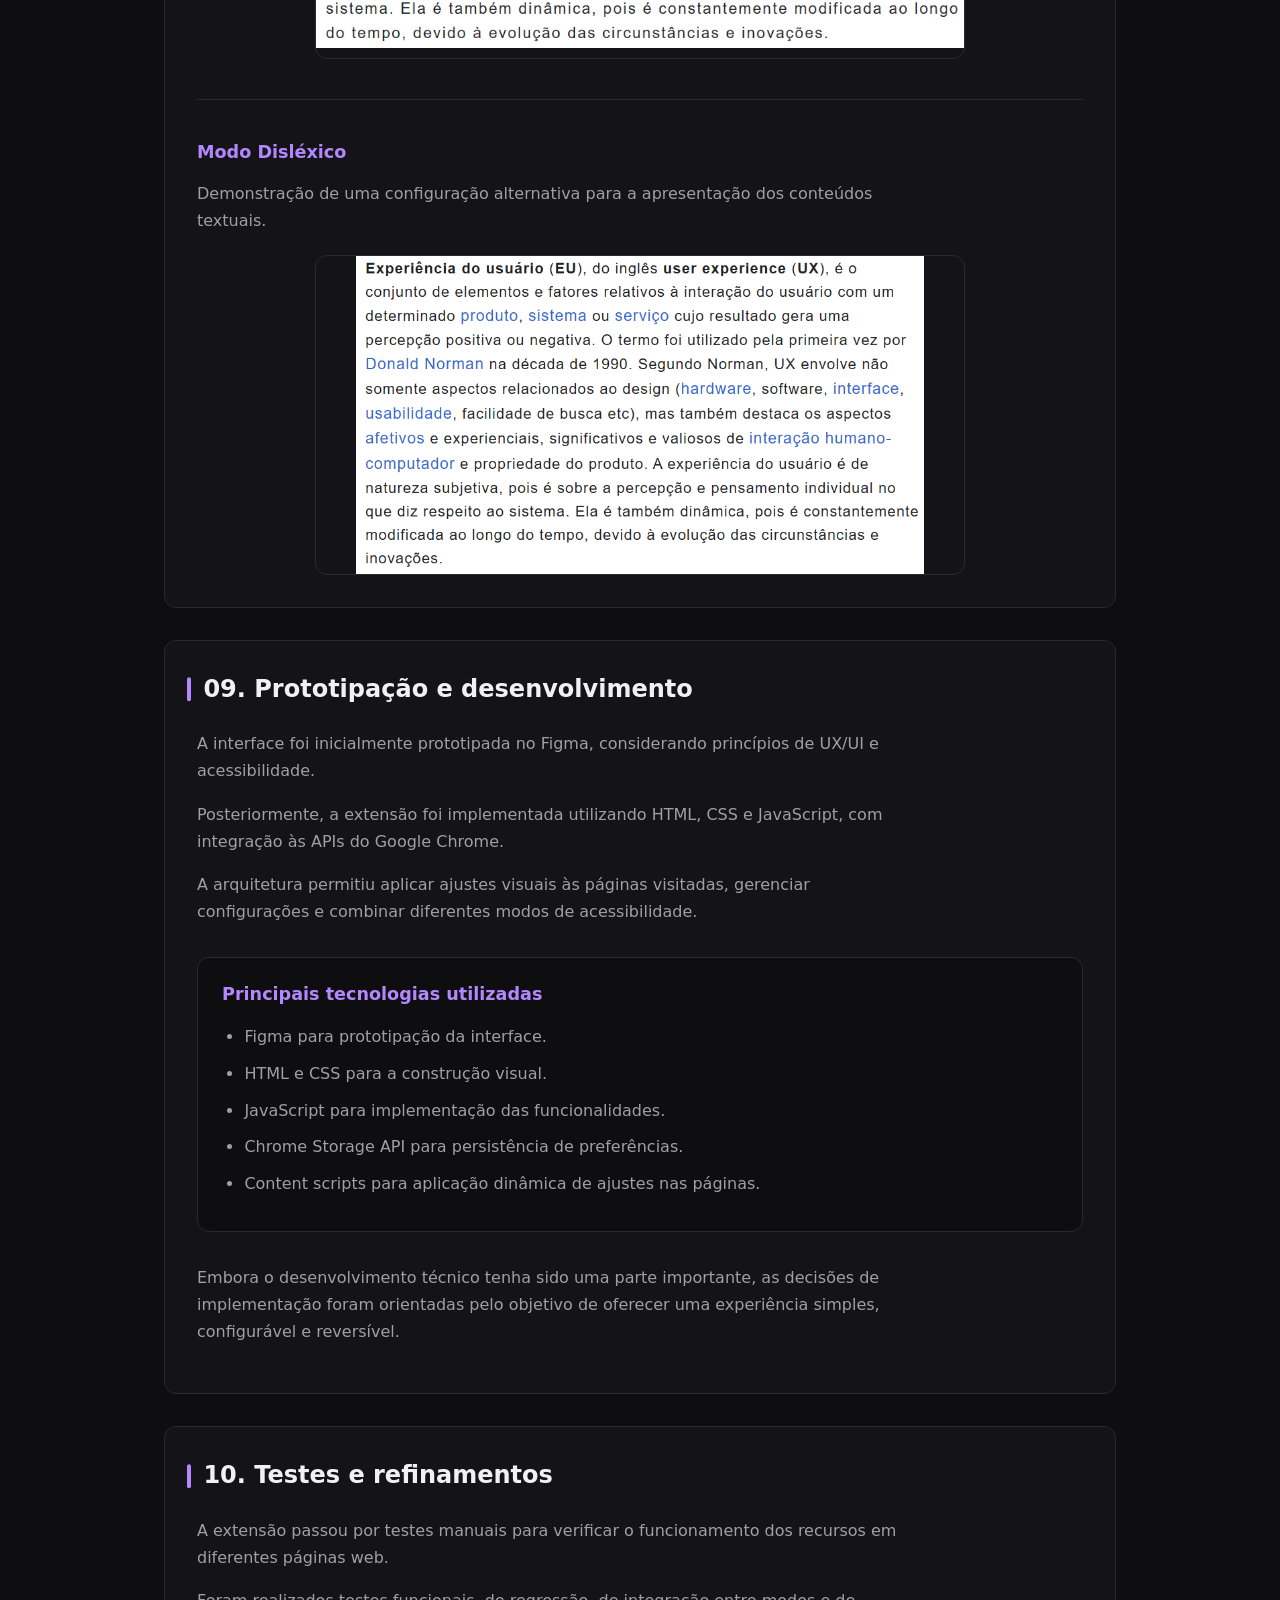
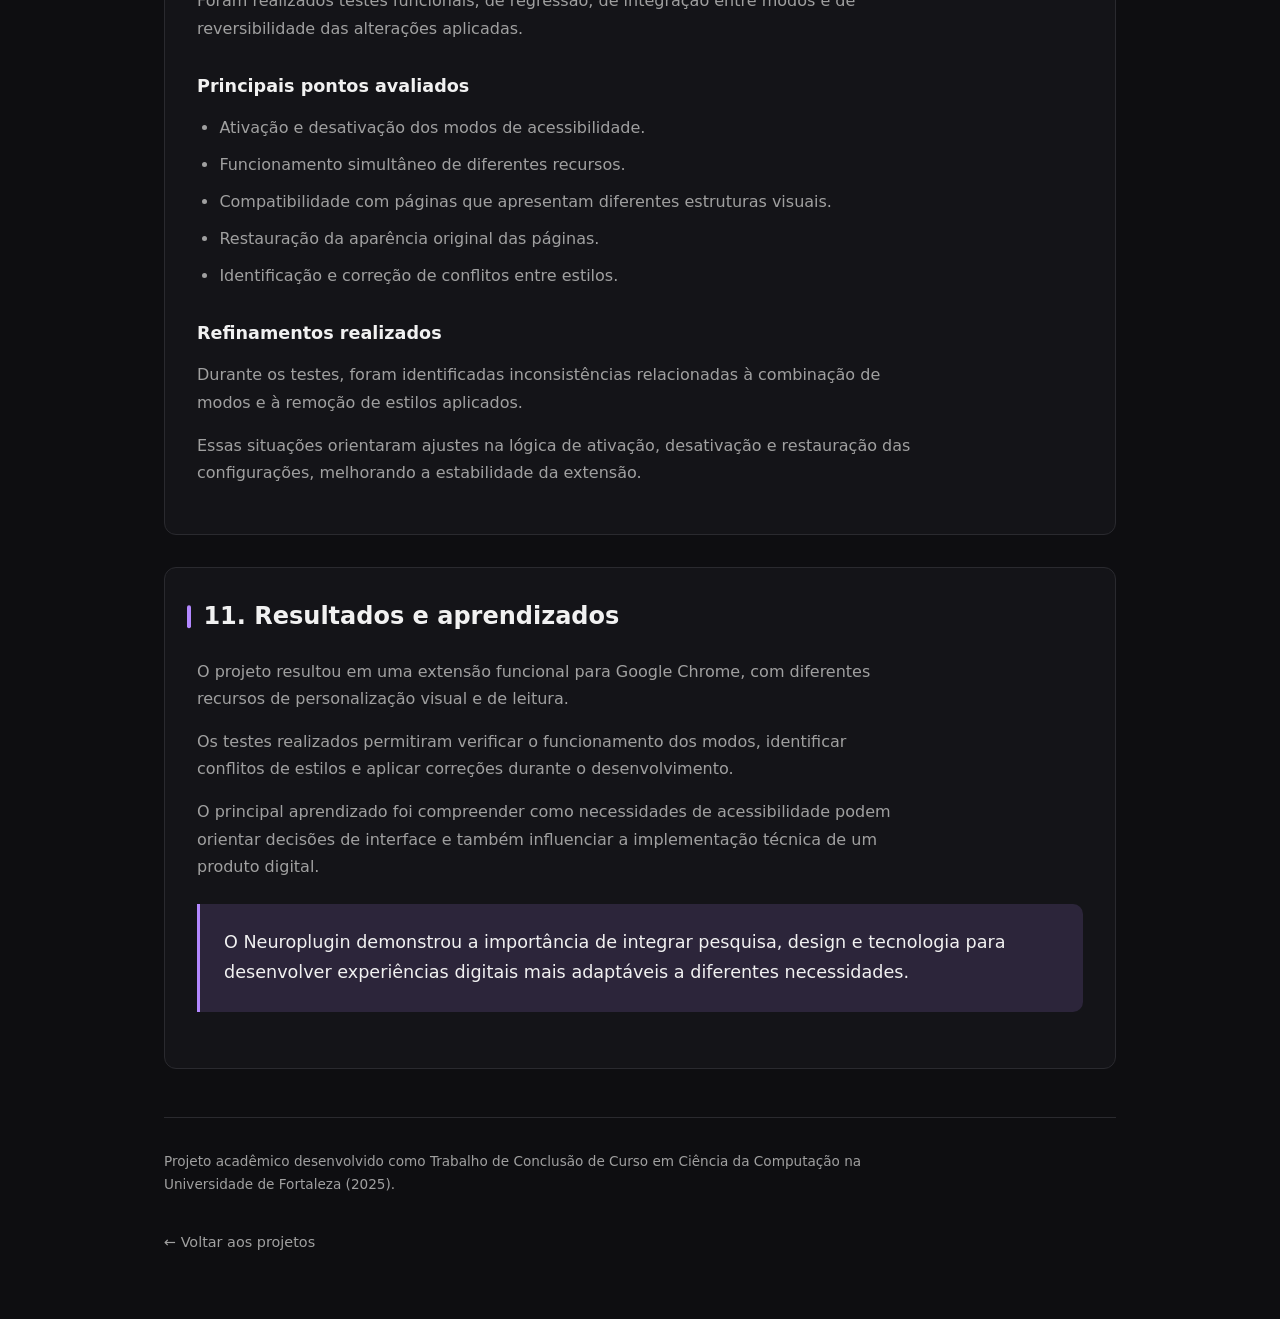
==== commit 43266e88: "Pequenos ajustes" ====
--- a/projects/Neuroplugin/index.html
+++ b/projects/Neuroplugin/index.html
@@ -218,6 +218,15 @@
         incluindo WCAG e WAI-ARIA,
         e observações empíricas sobre
         dificuldades de navegação.
+        Para complementar, durante o desenvolvimento do Neuroplugin
+        foram aplicados questionários a participantes 
+        da comunidade acadêmica, com o objetivo de coletar 
+        informações relevantes para a compreensão das necessidades 
+        dos usuários e orientar o desenvolvimento da solução.
+        Essa etapa complementou a pesquisa bibliográfica e 
+        contribuiu para a investigação do contexto de uso da extensão, 
+        considerando aspectos relacionados à acessibilidade digital 
+        e à experiência de navegação.
       </p>
 
       <h3>Principais necessidades identificadas</h3>
@@ -273,36 +282,62 @@
 
     <section class="section">
 
-      <h2>05. Persona e direcionamento de UX</h2>
-
-      <p>
-        Para orientar as decisões do projeto,
-        foi construída uma persona baseada
-        em dados secundários, literatura
-        especializada e princípios de
-        design inclusivo.
-      </p>
-
-      <p>
-        A persona representava um usuário
-        com TDAH e sensibilidade a estímulos
-        visuais, ajudando a definir
-        prioridades relacionadas à
-        concentração, simplicidade
-        e personalização.
-      </p>
-
-      <div class="highlight">
-
-        <p>
-          A principal diretriz de design
-          foi oferecer recursos acessíveis
-          por meio de uma interface simples,
-          com controles identificáveis
-          e interações diretas.
-        </p>
-
-      </div>
+      
+  <section class="case-section">
+
+    <h2>05. Persona, mapa da empatia e direcionamento de UX</h2>
+
+    <p>
+      Para orientar as decisões de design do Neuroplugin,
+      foi construída uma persona a partir de pesquisas
+      bibliográficas, referências sobre acessibilidade
+      digital e análise das necessidades dos usuários.
+      O projeto também contou com a aplicação de
+      questionários a participantes da comunidade
+      acadêmica, contribuindo para a compreensão
+      do contexto de navegação.
+    </p>
+
+    <p>
+      A persona representava um usuário com TDAH
+      e sensibilidade a estímulos visuais,
+      permitindo explorar necessidades relacionadas
+      à concentração, simplicidade e personalização
+      da experiência digital.
+    </p>
+
+    <h3>Mapa da Empatia</h3>
+
+    <p>
+      Como parte do processo de UX, foi elaborado
+      um mapa da empatia para organizar hipóteses
+      sobre comportamentos, dificuldades, necessidades
+      e expectativas do usuário representado pela persona.
+      O material auxiliou na reflexão sobre possíveis
+      barreiras durante a navegação e oportunidades
+      de melhoria da experiência.
+    </p>
+
+    <img
+      src="imagens/mapa-empatia.png"
+      alt="Mapa da empatia desenvolvido para o projeto Neuroplugin"
+      loading="lazy"
+    >
+
+    <div class="highlight">
+
+      <p>
+        A principal diretriz de design foi oferecer
+        recursos de personalização por meio de uma
+        interface simples, com controles identificáveis,
+        interações diretas e atenção à redução
+        de distrações visuais.
+      </p>
+
+    </div>
+
+  </section>
+
 
     </section>
 
@@ -502,6 +537,7 @@
         demonstram uma seleção
         de diferentes modos
         de acessibilidade.
+
       </p>
 
 
@@ -766,15 +802,6 @@
         das configurações,
         melhorando a estabilidade
         da extensão.
-      </p>
-
-      <p class="note">
-        A validação descrita nesta etapa
-        corresponde a testes técnicos
-        e manuais. Testes de usabilidade
-        com participantes do público-alvo
-        permanecem como oportunidade
-        de evolução do projeto.
       </p>
 
     </section>
